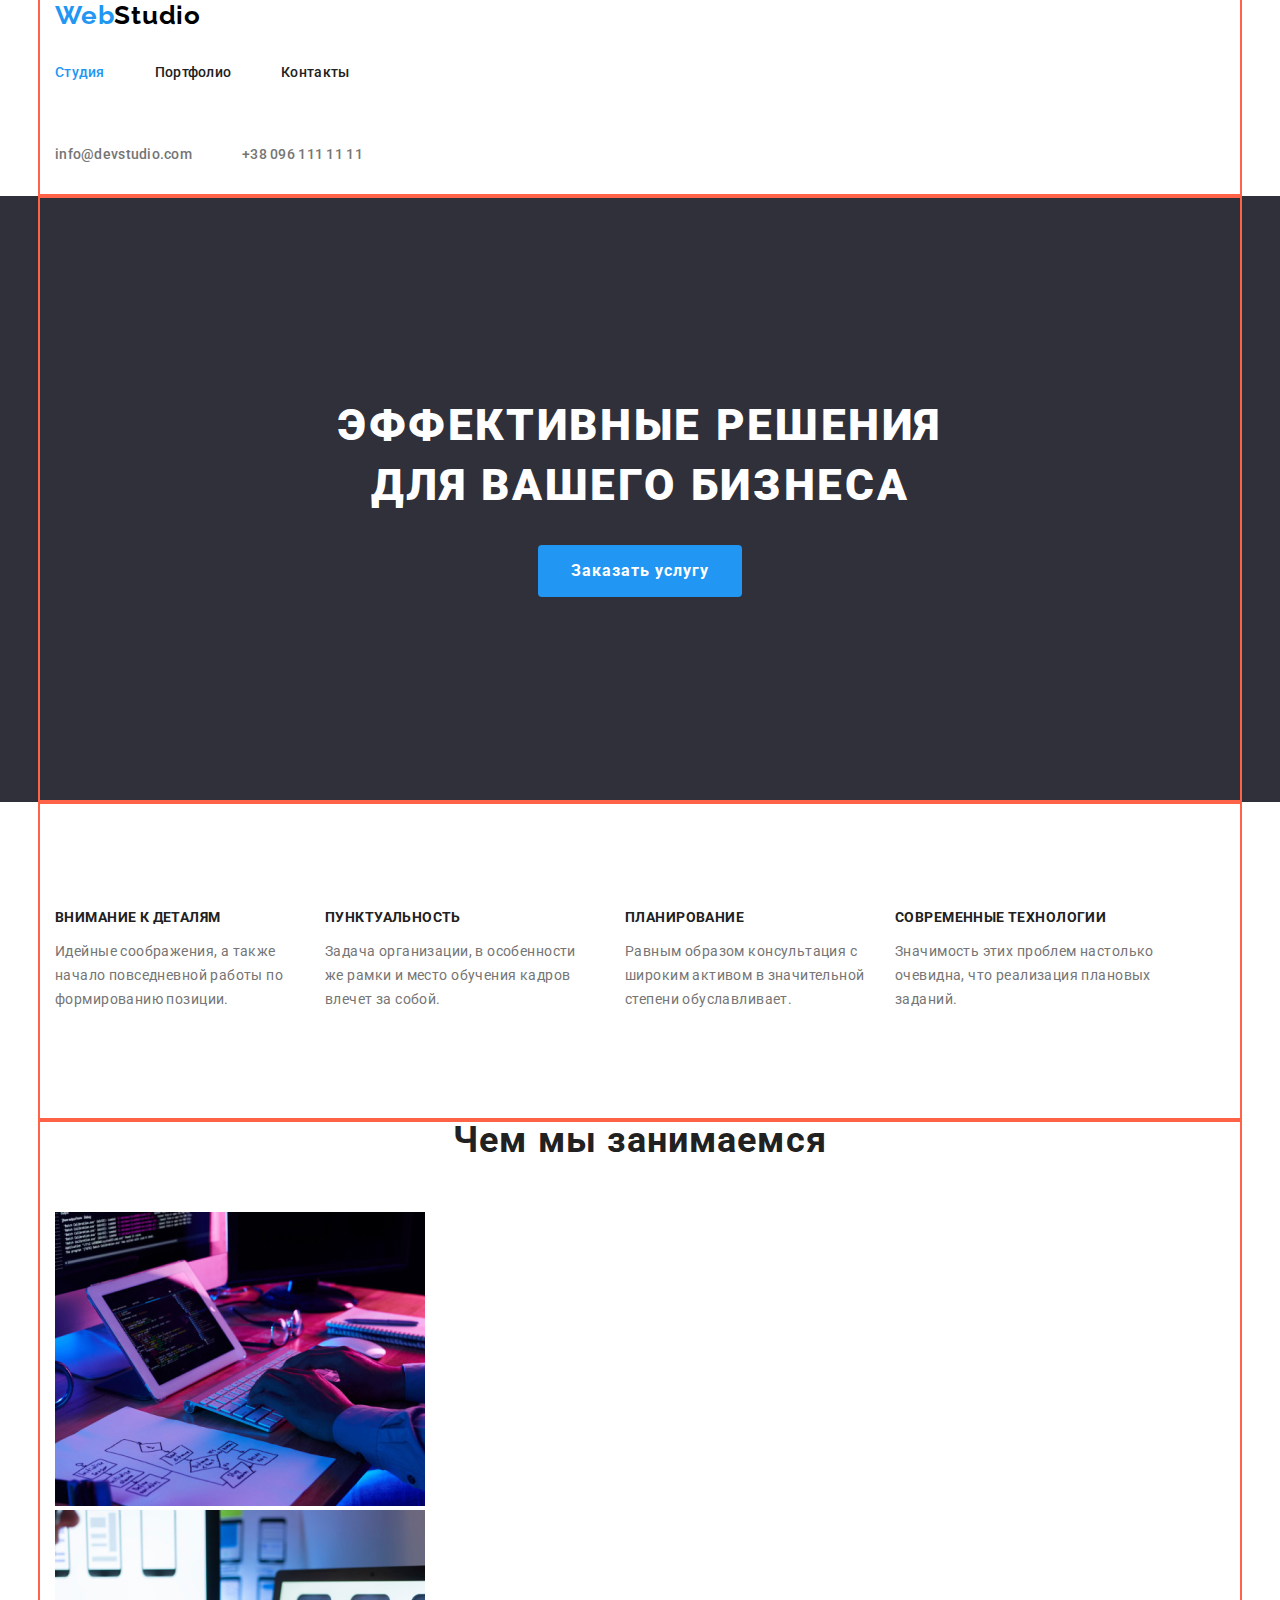
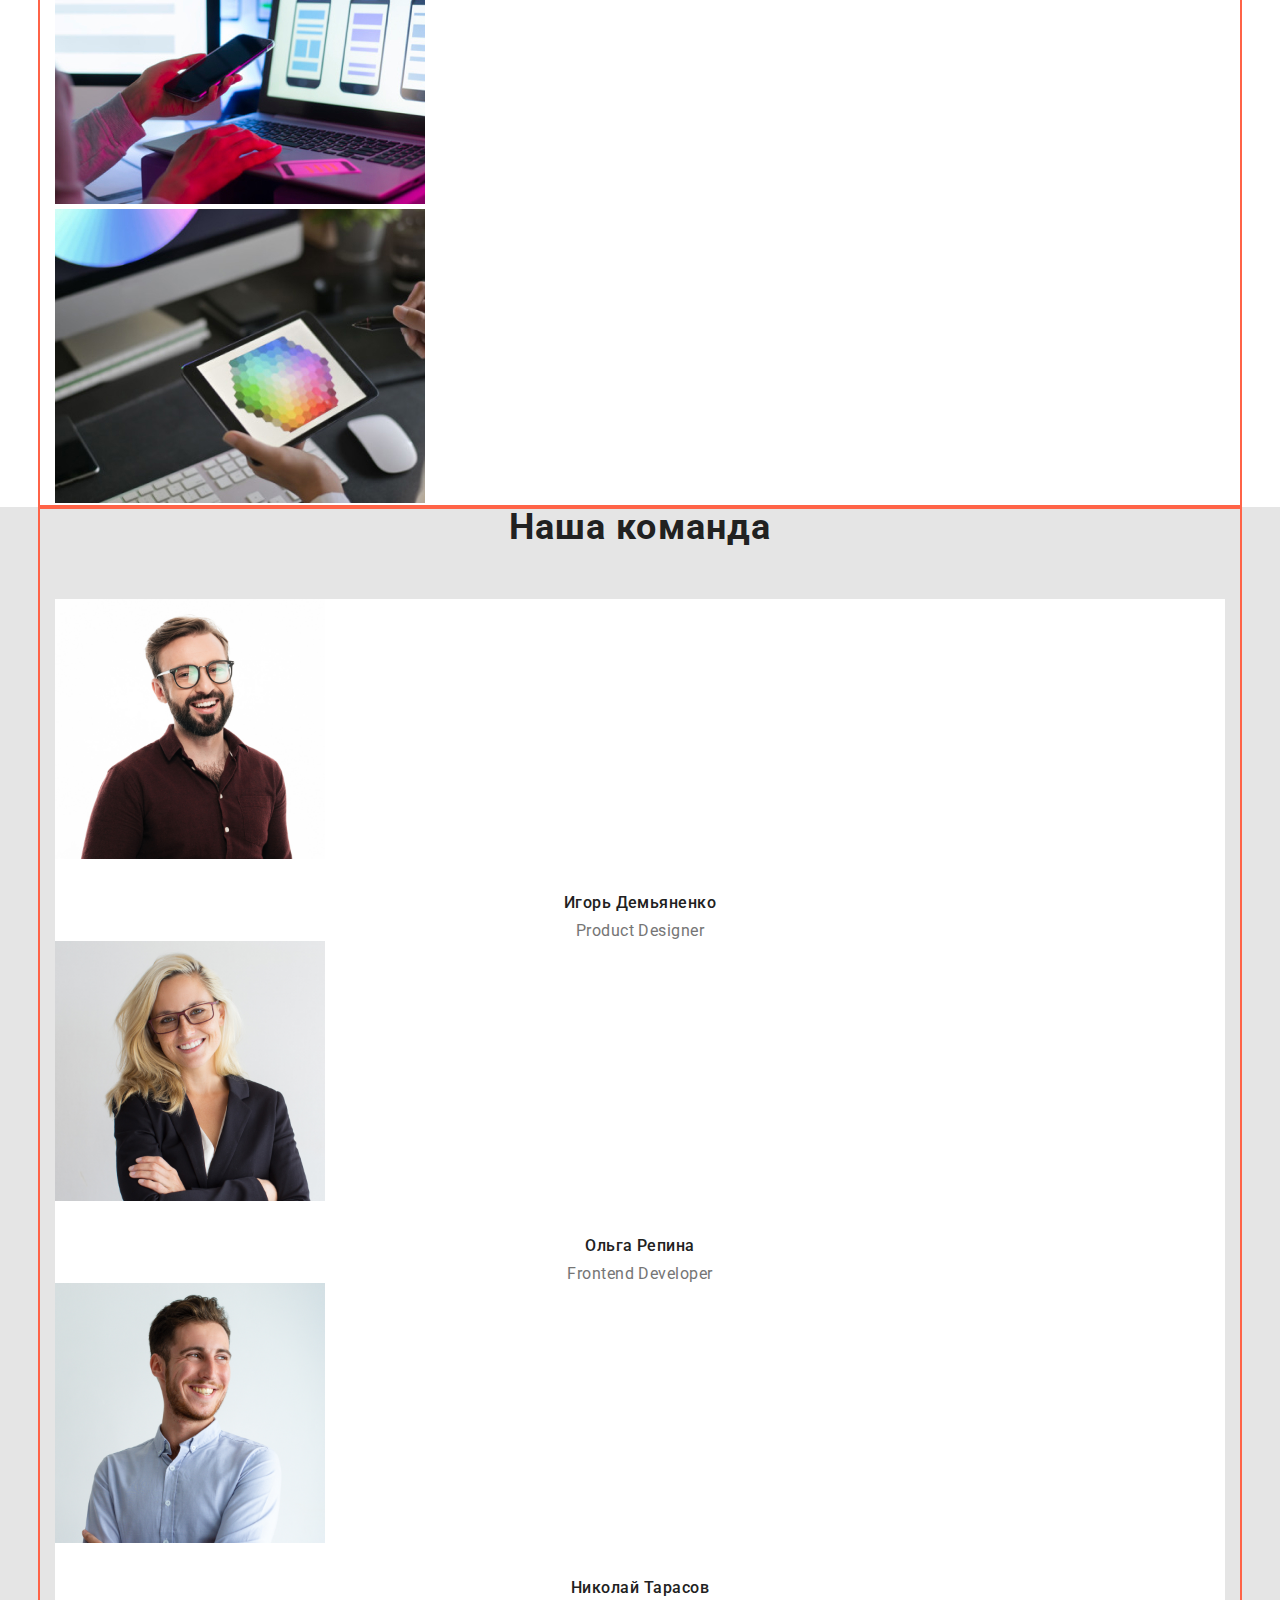
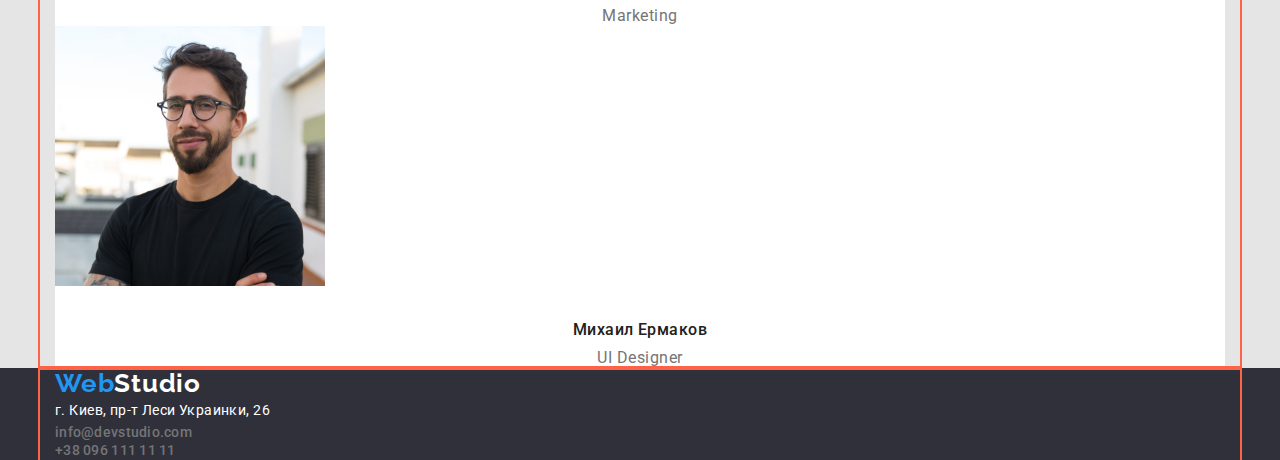
==== index.html @ 3079cbca "3" ====
<!DOCTYPE html>
<html lang="ru">
  <head>
    <meta charset="UTF-8" />
    <meta http-equiv="X-UA-Compatible" content="IE=edge" />
    <meta name="viewport" content="width=device-width, initial-scale=1.0" />
    <title>Document</title>

    <link rel="preconnect" href="https://fonts.googleapis.com" />
    <link rel="preconnect" href="https://fonts.gstatic.com" crossorigin />
    <link
      href="https://fonts.googleapis.com/css2?family=Raleway:wght@700&family=Roboto:wght@400;500;700;900&display=swap"
      rel="stylesheet"
    />
    <link
      rel="stylesheet"
      href="https://cdnjs.cloudflare.com/ajax/libs/modern-normalize/1.1.0/modern-normalize.min.css"
    />
    <link rel="stylesheet" href="./css/style.css" />
  </head>

  <body>
    <header class="page-header">
      <div class="container">
        <nav>
          <a class="logo link" href="/"> <span>Web</span>Studio </a>
          <ul class="site-nav list">
            <li class="item">
              <a class="site-nav-item link current" href="">Студия</a>
            </li>
            <li class="item">
              <a class="site-nav-item link" href="./portfolio.html"
                >Портфолио</a
              >
            </li>
            <li class="item">
              <a class="site-nav-item link" href="">Контакты</a>
            </li>
          </ul>
        </nav>
        <ul class="contacts list">
          <li class="item">
            <a class="contacts-item link" href="mailto:info@devstudio.com"
              >info@devstudio.com</a
            >
          </li>
          <li class="item">
            <a class="contacts-item link" href="tel:+380961111111"
              >+38 096 111 11 11</a
            >
          </li>
        </ul>
      </div>
    </header>

    <main>
      <section class="hero">
        <div class="container">
          <h1 class="hero-title">Эффективные решения для вашего бизнеса</h1>
          <button class="hero-btn" type="button">Заказать услугу</button>
        </div>
      </section>

      <section class="section-feature">
        <div class="container">
          <h2 class="section-title visually-hidden">Наши преимущества</h2>

          <ul class="feature-list list">
            <li class="features-item">
              <h3 class="title">Внимание к деталям</h3>
              <p class="feature-list-text">
                Идейные соображения, а также начало повседневной работы по
                формированию позиции.
              </p>
            </li>

            <li class="feature-item">
              <h3 class="title">Пунктуальность</h3>
              <p class="feature-list-text">
                Задача организации, в особенности же рамки и место обучения
                кадров влечет за собой.
              </p>
            </li>

            <li class="features-item">
              <h3 class="title">Планирование</h3>
              <p class="feature-list-text">
                Равным образом консультация с широким активом в значительной
                степени обуславливает.
              </p>
            </li>

            <li class="features-item">
              <h3 class="title">Современные технологии</h3>
              <p class="feature-list-text">
                Значимость этих проблем настолько очевидна, что реализация
                плановых заданий.
              </p>
            </li>
          </ul>
        </div>
      </section>

      <section class="section-works">
        <div class="container">
          <h2 class="section-title">Чем мы занимаемся</h2>
          <ul class="work-list list">
            <li class="work-list-item">
              <img
                src="images/img.jpg"
                alt="Создане сайтов"
                width="370"
                height="294"
              />
            </li>

            <li class="work-list-item">
              <img
                src="images/img1.jpg"
                alt="Написание мобильных приложений"
                width="370"
                height="294"
              />
            </li>

            <li class="work-list-item">
              <img
                src="images/img2.jpg"
                alt="Графический дизайн"
                width="370"
                height="294"
              />
            </li>
          </ul>
        </div>
      </section>

      <section class="section-team">
        <div class="container">
          <h2 class="section-title list">Наша команда</h2>
          <ul class="team list">
            <li class="team-people">
              <img
                src="images/imgigor.jpg"
                alt="Игорь Демьяненко"
                width="270"
                height="260"
              />
              <h3 class="title">Игорь Демьяненко</h3>
              <p class="team-work">Product Designer</p>
            </li>

            <li class="team-people">
              <img
                src="images/imgolga.jpg"
                alt="Ольга Репина"
                width="270"
                height="260"
              />
              <h3 class="title">Ольга Репина</h3>
              <p class="team-work">Frontend Developer</p>
            </li>

            <li class="team-people">
              <img
                src="images/imgnikolay.jpg"
                alt="Николай Тарасов"
                width="270"
                height="260"
              />
              <h3 class="title">Николай Тарасов</h3>
              <p class="team-work">Marketing</p>
            </li>

            <li class="team-people">
              <img
                src="images/imgmihail.jpg"
                alt="Михаил Ермаков"
                width="270"
                height="260"
              />
              <h3 class="title">Михаил Ермаков</h3>
              <p class="team-work">UI Designer</p>
            </li>
          </ul>
        </div>
      </section>
    </main>

    <footer class="footer">
      <div class="container">
        <a class="logo-footer link" href="/"> <span>Web</span>Studio </a>
        <ul class="footer-contacts list">
          <li class="footer-adress">г. Киев, пр-т Леси Украинки, 26</li>
          <li>
            <a class="contacts-item link" href="mailto:info@devstudio.com"
              >info@devstudio.com</a
            >
          </li>
          <li>
            <a class="contacts-item link" href="tel:+380961111111"
              >+38 096 111 11 11</a
            >
          </li>
        </ul>
      </div>
    </footer>
  </body>
</html>
---- css/style.css ----
html {
  box-sizing: border-box;
}
*,
*::before,
*::after {
  box-sizing: inherit;
}
:root {
  --primary-text-color: #757575;
  --title-text-color: #212121;
  --accent-color: #2196f3;
  --background-color: #ffffff;
  --primary-bg-color: #2196f3;
}
body {
  font-family: "Roboto", "sans-serif";
  background-color: var(--background-color);
  color: var(--primary-text-color);
}
.container {
  margin-right: auto;
  margin-left: auto;
  width: 1200px;
  padding-left: 15px;
  padding-right: 15px;
  outline: 2px solid tomato;
}

.list {
  list-style: none;
  padding: 0;
  margin: 0;
}
.link {
  text-decoration: none;
}
.visually-hidden {
  position: absolute;
  white-space: nowrap;
  width: 1px;
  height: 1px;
  overflow: hidden;
  border: 0;
  padding: 0;
  clip: rect(0 0 0 0);
  clip-path: inset(50%);
  margin: -1px;
}
/**/
.logo:hover,
.logo:focus {
  color: var(--accent-color);
}
.logo span:hover,
.logo span:focus {
  color: var(--accent-color);
}
.logo span {
  padding-top: 25px;
  padding-bottom: 25px;
  font-family: "Raleway";
  font-weight: 700;
  font-size: 26px;
  line-height: 1.19;
  color: var(--accent-color);
}
.logo {
  padding-top: 25px;
  padding-bottom: 25px;
  color: black;
  font-family: "Raleway";
  font-style: normal;
  font-weight: 700;
  font-size: 26px;
  line-height: 1.19;
  letter-spacing: 0.03em;
}

/* #F5F4FA  цвет фона*/

/* Navigation*/

.site-nav {
  display: flex;
  margin: 0;
  padding-left: 0;
}
.site-nav .item {
  padding-top: 32px;
  padding-bottom: 32px;
}
.site-nav .item + .item {
  margin-left: 50px;
}
.site-nav .link.current {
  color: var(--accent-color);
}
.site-nav-item {
  font-family: "Roboto";
  font-style: normal;
  font-weight: 500;
  font-size: 14px;
  line-height: 1.14;
  letter-spacing: 0.02em;
  color: var(--title-text-color);
}
.site-nav :hover,
.site-nav :focus {
  color: var(--accent-color);
}
.contacts {
  display: flex;
}
.contacts li:not(:last-child) {
  margin-right: 0;
}

.contacts list link {
  display: flex;
  font-family: "Roboto";
  font-style: normal;
  font-weight: 500;
  font-size: 14px;
  line-height: 1.14;
  letter-spacing: 0.02em;
  color: var(--primary-text-color);
}
.contacts .item {
  padding-top: 32px;
  padding-bottom: 32px;
}
.contacts .item + .item {
  margin-left: 50px;
}
.contacts-item {
  font-family: "Roboto";
  font-style: normal;
  font-weight: 500;
  font-size: 14px;
  line-height: 1.14;
  letter-spacing: 0.02em;
  color: var(--primary-text-color);
}

.contacts :hover,
.contacts :focus {
  color: var(--accent-color);
}
.section-title {
  display: block;
  margin-top: 0;
  margin-bottom: 50px;
  font-weight: 700;
  font-size: 36px;
  line-height: 1.16;
  text-align: center;
  letter-spacing: 0.03em;
  color: var(--title-text-color);
}
.hero {
  padding-top: 200px 0;

  text-align: center;
  background-color: #2f303a;
}
.hero-btn {
  margin-bottom: 205px;
  display: inline-block;
  border-radius: 4px;
  padding: 10px 32px;
  color: var(--background-color);
  background-color: var(--accent-color);
  font-family: inherit;
  font-style: normal;
  font-weight: 700;
  font-size: 16px;
  line-height: 1.88;
  letter-spacing: 0.06em;
  cursor: pointer;
  border: 1px solid transparent;
}
.hero-btn:hover,
.hero-btn:focus {
  background-color: #188ce8;
}
.hero-title {
  margin-top: 0;
  margin-bottom: 30px;
  margin-left: auto;
  margin-right: auto;
  padding-top: 200px;
  max-width: 695px;
  font-weight: 900;
  font-size: 44px;
  line-height: 1.36;
  letter-spacing: 0.06em;
  text-transform: uppercase;
  color: var(--background-color);
}
.feature-list {
  display: flex;
  padding-top: 94px;
  padding-bottom: 94px;
}
.feature-item:not(:last-child),
.work-list-item:not(:last-child) {
  margin-right: 30px;
}

.feature-list-text {
  font-size: 14px;
  line-height: 1.71;
  letter-spacing: 0.03em;
  max-width: 270px;
}

.feature-list .title {
  color: var(--title-text-color);
  font-weight: 700;
  font-size: 14px;
  line-height: 1.14;
  letter-spacing: 0.03em;
  text-transform: uppercase;
  margin-bottom: 10px;
}

.section-team {
  background-color: #e5e5e5;
}
.team .title {
  margin-bottom: 0;
  margin-top: 30px;
  color: var(--title-text-color);
  font-weight: 500;
  font-size: 16px;
  line-height: 1.19;
  text-align: center;
  letter-spacing: 0.03em;
}
.team-people {
  background-color: var(--background-color);
}
.team-work {
  font-size: 16px;
  line-height: 1.18;
  text-align: center;
  letter-spacing: 0.03em;
  margin-bottom: 0;
  margin-top: 10px;
}

.footer {
  background-color: #2f303a;
}
.logo-footer {
  color: var(--background-color);
  font-family: "Raleway";
  font-style: normal;
  font-weight: 700;
  font-size: 26px;
  line-height: 1.19;
  letter-spacing: 0.03em;
}
.logo-footer span {
  font-family: "Raleway";
  font-style: normal;
  font-weight: 700;
  font-size: 26px;
  line-height: 1.19;
  letter-spacing: 0.03em;
  color: var(--accent-color);
}
.logo-footer:hover,
.logo-footer:focus {
  color: var(--accent-color);
}
.logo-footer span:hover,
.logo-footer span:focus {
  color: var(--accent-color);
}
.footer-contacts list link {
  font-family: "Roboto";
  font-style: normal;
  font-weight: 400;
  font-size: 14px;
  line-height: 1.71;
  letter-spacing: 0.03em;
  color: rgba(255, 255, 255, 0.6);
}
.footer-adress {
  font-weight: 400;
  font-size: 14px;
  line-height: 1.71;
  letter-spacing: 0.03em;
  color: #ffffff;
}
.footer-contacts :hover,
.footer-contacts :focus {
  color: var(--accent-color);
}

/* Страница Портфолио*/
.filter {
  display: flex;
  text-align: center;
}
.filter-btn .list {
  cursor: pointer;
}
.filter-btn :hover,
.filter-btn :focus {
  background-color: var(--accent-color);
  color: var(--background-color);
}

.examples-title {
  font-family: "Roboto";
  font-style: normal;
  font-weight: 700;
  font-size: 18px;
  line-height: 2;
  letter-spacing: 0.06em;
  color: #212121;
}
.examples-discription {
  margin-bottom: 0;
  font-weight: 400;
  font-size: 16px;
  line-height: 1.88;
  letter-spacing: 0.03em;

  color: #757575;
}
.btn {
  display: inline-block;
  border-radius: 4px;
  padding: 6px 22px;
  min-width: 73px;
  border: 1px solid transparent;
  font-family: "Roboto";
  font-style: normal;
  font-weight: 500;
  font-size: 16px;
  line-height: 1.63;
  text-align: center;
  letter-spacing: 0.03em;
  color: var(--title-text-color);
  cursor: pointer;
}
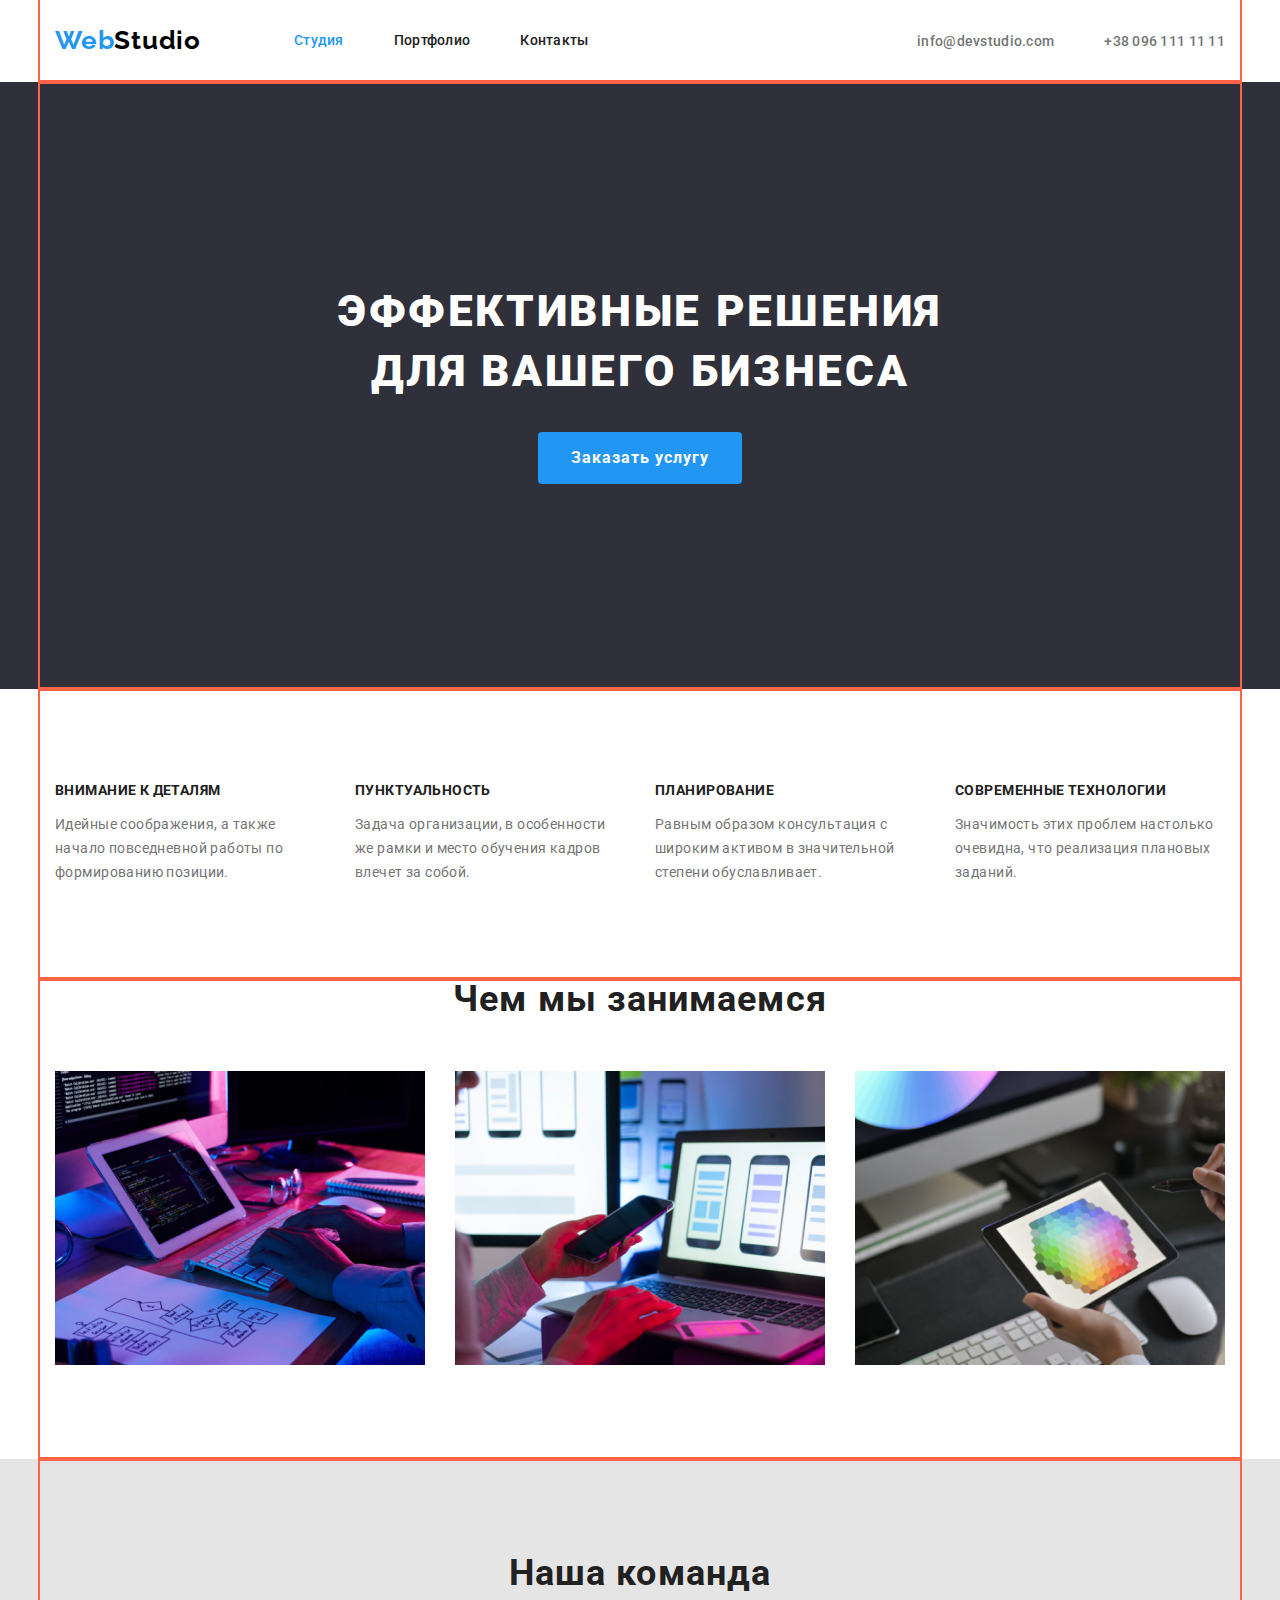
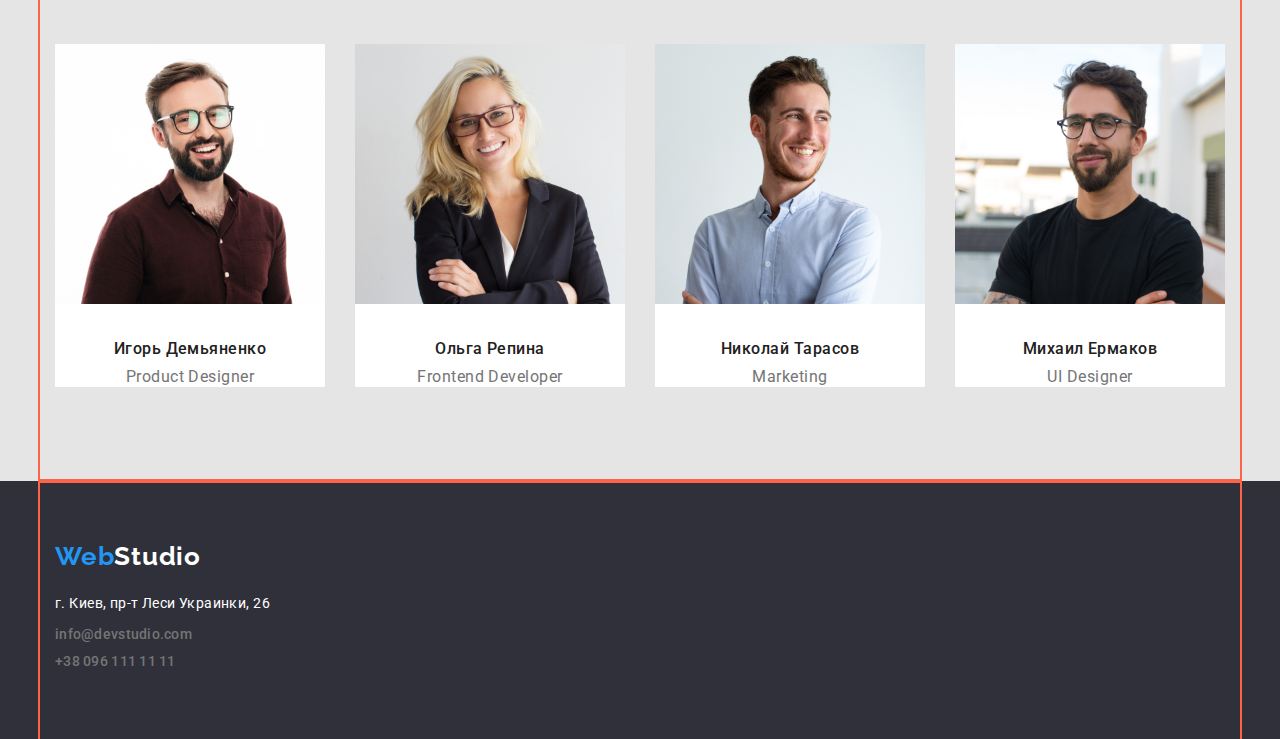
==== commit 44fe3745: "3" ====
--- a/index.html
+++ b/index.html
@@ -21,8 +21,8 @@
 
   <body>
     <header class="page-header">
-      <div class="container">
-        <nav>
+      <div class="container main-nav">
+        <nav class="nav">
           <a class="logo link" href="/"> <span>Web</span>Studio </a>
           <ul class="site-nav list">
             <li class="item">
@@ -74,7 +74,7 @@
               </p>
             </li>
 
-            <li class="feature-item">
+            <li class="features-item">
               <h3 class="title">Пунктуальность</h3>
               <p class="feature-list-text">
                 Задача организации, в особенности же рамки и место обучения
@@ -192,12 +192,12 @@
         <a class="logo-footer link" href="/"> <span>Web</span>Studio </a>
         <ul class="footer-contacts list">
           <li class="footer-adress">г. Киев, пр-т Леси Украинки, 26</li>
-          <li>
+          <li class="footer-info">
             <a class="contacts-item link" href="mailto:info@devstudio.com"
               >info@devstudio.com</a
             >
           </li>
-          <li>
+          <li class="footer-info">
             <a class="contacts-item link" href="tel:+380961111111"
               >+38 096 111 11 11</a
             >
--- a/css/style.css
+++ b/css/style.css
@@ -34,6 +34,11 @@
 }
 .link {
   text-decoration: none;
+}
+.img {
+  display: block;
+  max-width: 100%;
+  height: auto;
 }
 .visually-hidden {
   position: absolute;
@@ -48,6 +53,9 @@
   margin: -1px;
 }
 /**/
+.page-header {
+  border-bottom: 2px;
+}
 .logo:hover,
 .logo:focus {
   color: var(--accent-color);
@@ -57,16 +65,18 @@
   color: var(--accent-color);
 }
 .logo span {
-  padding-top: 25px;
-  padding-bottom: 25px;
   font-family: "Raleway";
   font-weight: 700;
   font-size: 26px;
   line-height: 1.19;
   color: var(--accent-color);
 }
+.nav {
+  display: flex;
+  align-items: center;
+}
 .logo {
-  padding-top: 25px;
+  padding-top: 24px;
   padding-bottom: 25px;
   color: black;
   font-family: "Raleway";
@@ -83,8 +93,13 @@
 
 .site-nav {
   display: flex;
-  margin: 0;
-  padding-left: 0;
+  margin-left: 93px;
+  padding-right: 0;
+}
+.main-nav {
+  display: flex;
+  align-items: center;
+  justify-content: ;
 }
 .site-nav .item {
   padding-top: 32px;
@@ -97,6 +112,7 @@
   color: var(--accent-color);
 }
 .site-nav-item {
+  display: block;
   font-family: "Roboto";
   font-style: normal;
   font-weight: 500;
@@ -111,13 +127,10 @@
 }
 .contacts {
   display: flex;
-}
-.contacts li:not(:last-child) {
-  margin-right: 0;
+  margin-left: auto;
 }
 
 .contacts list link {
-  display: flex;
   font-family: "Roboto";
   font-style: normal;
   font-weight: 500;
@@ -203,16 +216,15 @@
   padding-top: 94px;
   padding-bottom: 94px;
 }
-.feature-item:not(:last-child),
-.work-list-item:not(:last-child) {
-  margin-right: 30px;
-}
-
+.features-item + .features-item {
+  margin-left: 30px;
+}
 .feature-list-text {
   font-size: 14px;
   line-height: 1.71;
   letter-spacing: 0.03em;
   max-width: 270px;
+  margin-bottom: 0;
 }
 
 .feature-list .title {
@@ -223,14 +235,33 @@
   letter-spacing: 0.03em;
   text-transform: uppercase;
   margin-bottom: 10px;
-}
-
+  margin-top: 0;
+}
+.work-list {
+  display: flex;
+  padding-bottom: 94px;
+}
+.work-list-item {
+  width: 370px;
+  height: 294px;
+}
+.work-list-item + .work-list-item {
+  margin-left: 30px;
+}
 .section-team {
   background-color: #e5e5e5;
 }
+
+.team {
+  display: flex;
+  padding-bottom: 94px;
+}
+.team-people + .team-people {
+  margin-left: 30px;
+}
 .team .title {
+  margin-top: 30px;
   margin-bottom: 0;
-  margin-top: 30px;
   color: var(--title-text-color);
   font-weight: 500;
   font-size: 16px;
@@ -249,11 +280,16 @@
   margin-bottom: 0;
   margin-top: 10px;
 }
+.section-team .section-title {
+  padding-top: 94px;
+}
 
 .footer {
   background-color: #2f303a;
 }
 .logo-footer {
+  display: flex;
+  padding-top: 60px;
   color: var(--background-color);
   font-family: "Raleway";
   font-style: normal;
@@ -288,13 +324,23 @@
   letter-spacing: 0.03em;
   color: rgba(255, 255, 255, 0.6);
 }
+.footer-contacts {
+  display: block;
+  padding-bottom: 60px;
+}
 .footer-adress {
+  padding-top: 20px;
+  padding-bottom: 9px;
   font-weight: 400;
   font-size: 14px;
   line-height: 1.71;
   letter-spacing: 0.03em;
   color: #ffffff;
 }
+.footer-info {
+  padding-bottom: 9px;
+}
+
 .footer-contacts :hover,
 .footer-contacts :focus {
   color: var(--accent-color);
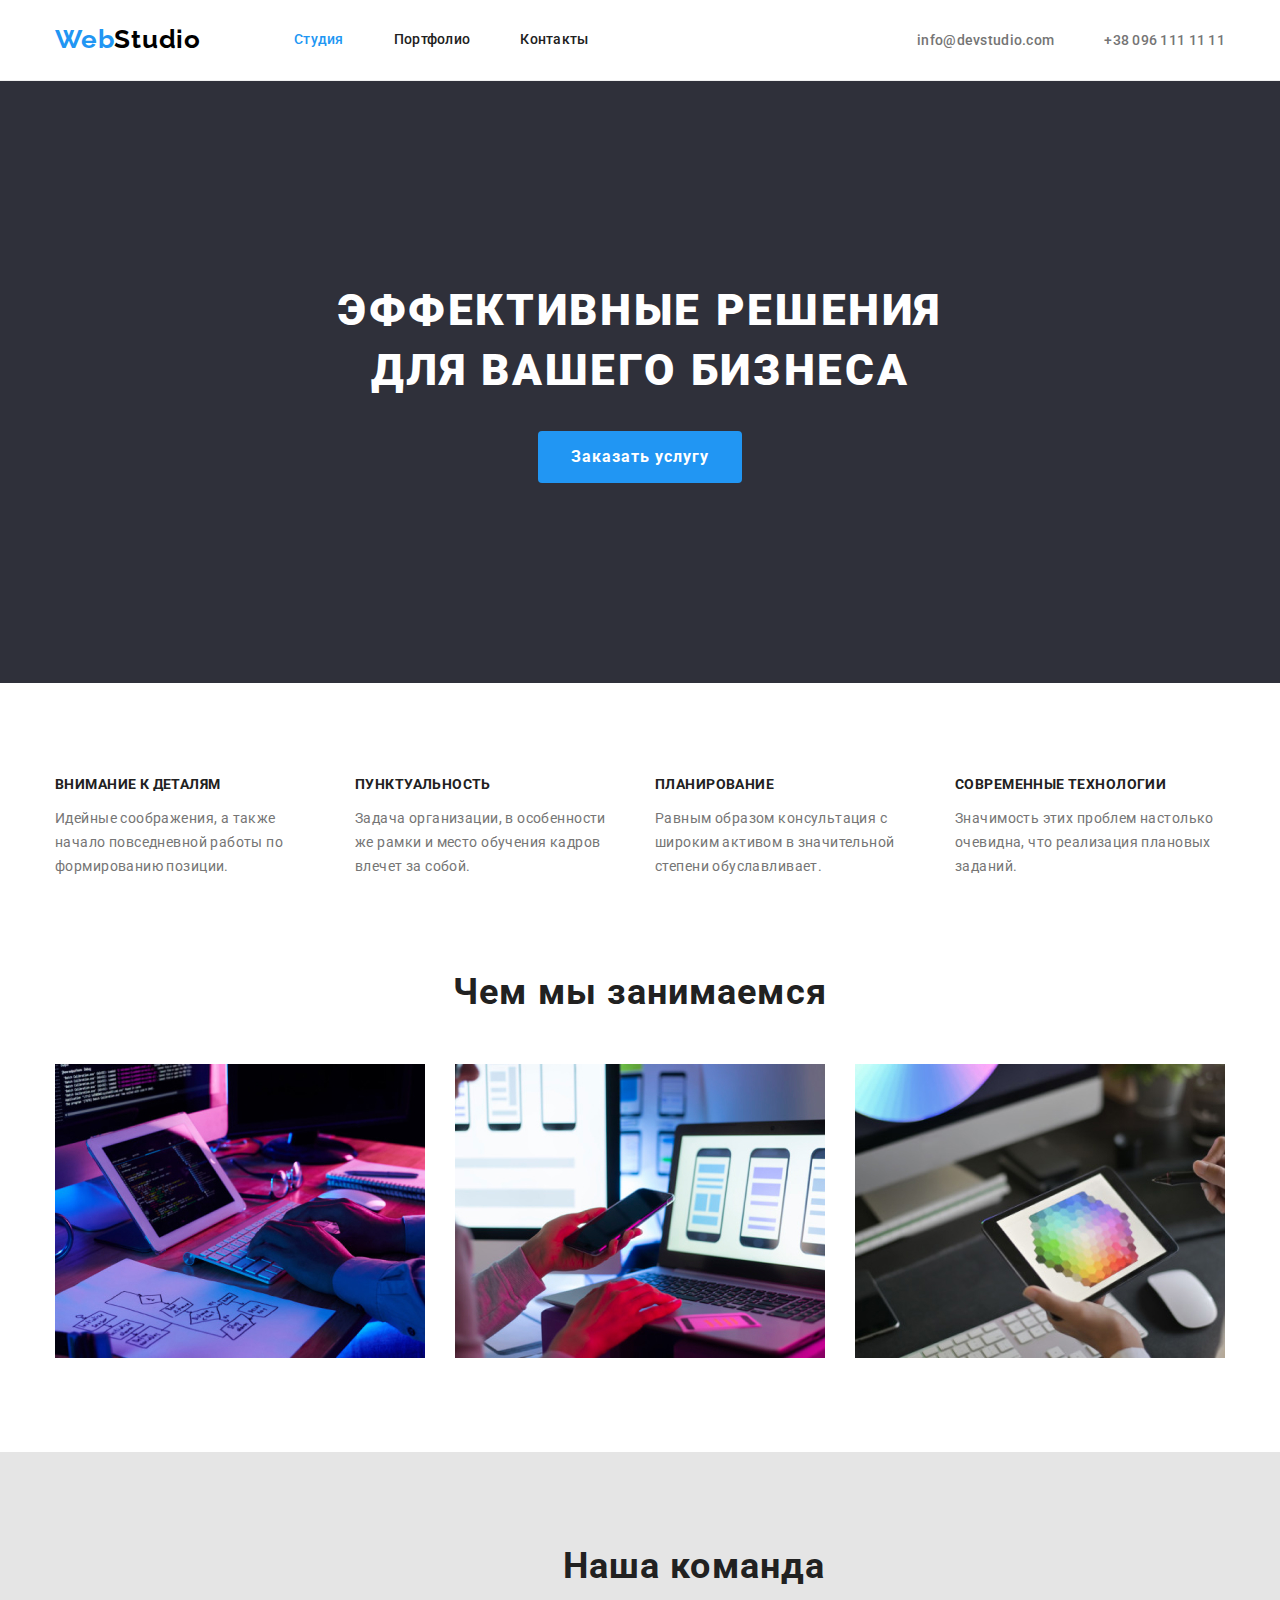
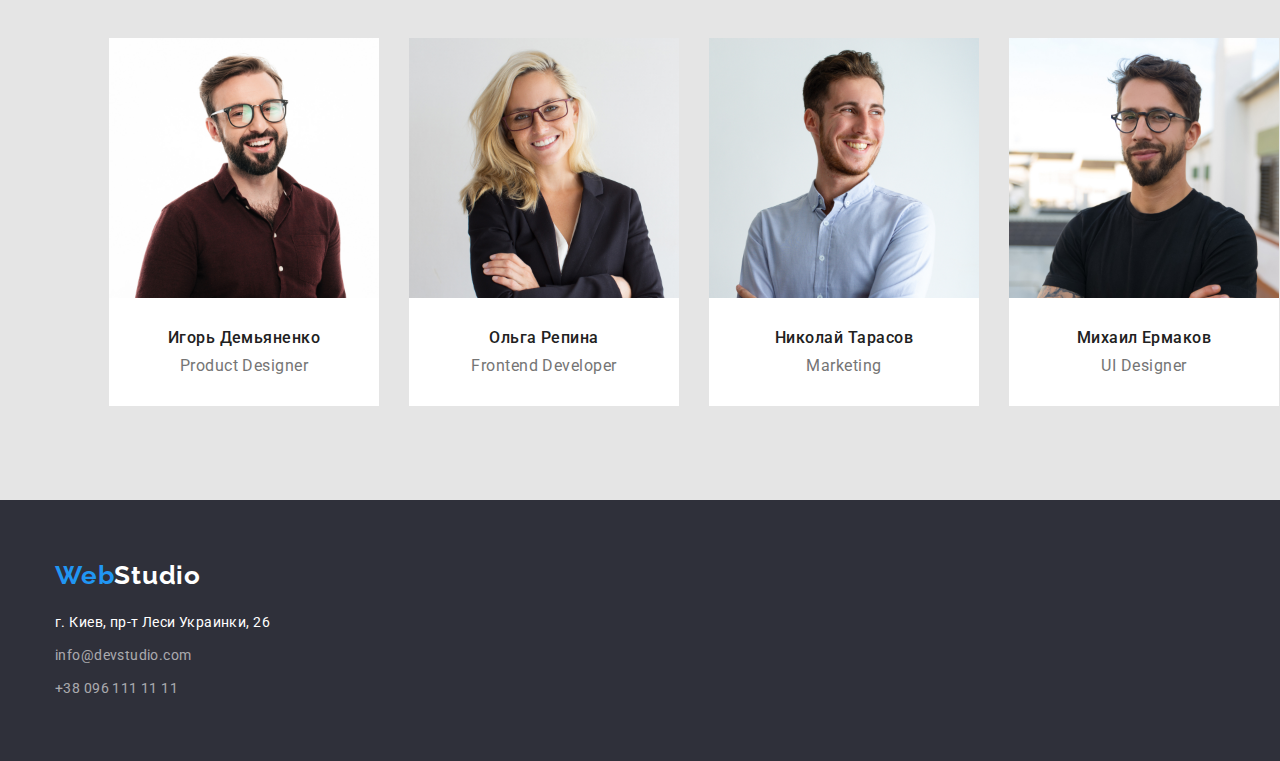
==== commit 620b87d9: "3" ====
--- a/index.html
+++ b/index.html
@@ -146,8 +146,10 @@
                 width="270"
                 height="260"
               />
-              <h3 class="title">Игорь Демьяненко</h3>
-              <p class="team-work">Product Designer</p>
+              <div class="team-text">
+                <h3 class="title">Игорь Демьяненко</h3>
+                <p class="team-work">Product Designer</p>
+              </div>
             </li>
 
             <li class="team-people">
@@ -157,8 +159,10 @@
                 width="270"
                 height="260"
               />
-              <h3 class="title">Ольга Репина</h3>
-              <p class="team-work">Frontend Developer</p>
+              <div class="team-text">
+                <h3 class="title">Ольга Репина</h3>
+                <p class="team-work">Frontend Developer</p>
+              </div>
             </li>
 
             <li class="team-people">
@@ -168,8 +172,10 @@
                 width="270"
                 height="260"
               />
-              <h3 class="title">Николай Тарасов</h3>
-              <p class="team-work">Marketing</p>
+              <div class="team-text">
+                <h3 class="title">Николай Тарасов</h3>
+                <p class="team-work">Marketing</p>
+              </div>
             </li>
 
             <li class="team-people">
@@ -179,8 +185,10 @@
                 width="270"
                 height="260"
               />
-              <h3 class="title">Михаил Ермаков</h3>
-              <p class="team-work">UI Designer</p>
+              <div class="team-text">
+                <h3 class="title">Михаил Ермаков</h3>
+                <p class="team-work">UI Designer</p>
+              </div>
             </li>
           </ul>
         </div>
@@ -190,15 +198,15 @@
     <footer class="footer">
       <div class="container">
         <a class="logo-footer link" href="/"> <span>Web</span>Studio </a>
-        <ul class="footer-contacts list">
+        <ul class="footer-contacts link list">
           <li class="footer-adress">г. Киев, пр-т Леси Украинки, 26</li>
           <li class="footer-info">
-            <a class="contacts-item link" href="mailto:info@devstudio.com"
+            <a class="contacts-item-text link" href="mailto:info@devstudio.com"
               >info@devstudio.com</a
             >
           </li>
           <li class="footer-info">
-            <a class="contacts-item link" href="tel:+380961111111"
+            <a class="contacts-item-text link" href="tel:+380961111111"
               >+38 096 111 11 11</a
             >
           </li>
--- a/css/style.css
+++ b/css/style.css
@@ -24,7 +24,6 @@
   width: 1200px;
   padding-left: 15px;
   padding-right: 15px;
-  outline: 2px solid tomato;
 }
 
 .list {
@@ -35,7 +34,7 @@
 .link {
   text-decoration: none;
 }
-.img {
+img {
   display: block;
   max-width: 100%;
   height: auto;
@@ -53,9 +52,6 @@
   margin: -1px;
 }
 /**/
-.page-header {
-  border-bottom: 2px;
-}
 .logo:hover,
 .logo:focus {
   color: var(--accent-color);
@@ -96,18 +92,14 @@
   margin-left: 93px;
   padding-right: 0;
 }
+.page-header {
+  border-bottom: 1px solid #eeee;
+}
 .main-nav {
   display: flex;
   align-items: center;
-  justify-content: ;
-}
-.site-nav .item {
-  padding-top: 32px;
-  padding-bottom: 32px;
-}
-.site-nav .item + .item {
-  margin-left: 50px;
-}
+}
+
 .site-nav .link.current {
   color: var(--accent-color);
 }
@@ -139,13 +131,14 @@
   letter-spacing: 0.02em;
   color: var(--primary-text-color);
 }
-.contacts .item {
+.site-nav-item {
   padding-top: 32px;
   padding-bottom: 32px;
 }
-.contacts .item + .item {
-  margin-left: 50px;
-}
+.site-nav .item:not(:last-child) {
+  margin-right: 50px;
+}
+
 .contacts-item {
   font-family: "Roboto";
   font-style: normal;
@@ -155,7 +148,9 @@
   letter-spacing: 0.02em;
   color: var(--primary-text-color);
 }
-
+.contacts .item + .item {
+  margin-left: 50px;
+}
 .contacts :hover,
 .contacts :focus {
   color: var(--accent-color);
@@ -172,13 +167,13 @@
   color: var(--title-text-color);
 }
 .hero {
-  padding-top: 200px 0;
-
+  padding-top: 200px;
+  padding-bottom: 200px;
   text-align: center;
   background-color: #2f303a;
 }
 .hero-btn {
-  margin-bottom: 205px;
+  margin-bottom: 0;
   display: inline-block;
   border-radius: 4px;
   padding: 10px 32px;
@@ -202,7 +197,7 @@
   margin-bottom: 30px;
   margin-left: auto;
   margin-right: auto;
-  padding-top: 200px;
+
   max-width: 695px;
   font-weight: 900;
   font-size: 44px;
@@ -211,10 +206,12 @@
   text-transform: uppercase;
   color: var(--background-color);
 }
-.feature-list {
-  display: flex;
+.section-feature {
   padding-top: 94px;
   padding-bottom: 94px;
+}
+.feature-list {
+  display: flex;
 }
 .features-item + .features-item {
   margin-left: 30px;
@@ -237,9 +234,11 @@
   margin-bottom: 10px;
   margin-top: 0;
 }
+.section-works {
+  padding-bottom: 94px;
+}
 .work-list {
   display: flex;
-  padding-bottom: 94px;
 }
 .work-list-item {
   width: 370px;
@@ -249,19 +248,19 @@
   margin-left: 30px;
 }
 .section-team {
+  padding: 94px;
   background-color: #e5e5e5;
 }
 
 .team {
   display: flex;
-  padding-bottom: 94px;
 }
 .team-people + .team-people {
   margin-left: 30px;
 }
 .team .title {
-  margin-top: 30px;
   margin-bottom: 0;
+  margin-top: 0;
   color: var(--title-text-color);
   font-weight: 500;
   font-size: 16px;
@@ -272,6 +271,9 @@
 .team-people {
   background-color: var(--background-color);
 }
+.team-text {
+  padding: 30px 0;
+}
 .team-work {
   font-size: 16px;
   line-height: 1.18;
@@ -280,16 +282,13 @@
   margin-bottom: 0;
   margin-top: 10px;
 }
-.section-team .section-title {
-  padding-top: 94px;
-}
-
 .footer {
+  padding: 60px 0;
   background-color: #2f303a;
 }
 .logo-footer {
   display: flex;
-  padding-top: 60px;
+
   color: var(--background-color);
   font-family: "Raleway";
   font-style: normal;
@@ -316,40 +315,46 @@
   color: var(--accent-color);
 }
 .footer-contacts list link {
-  font-family: "Roboto";
-  font-style: normal;
+  display: block;
+}
+
+.footer-adress {
+  margin-top: 20px;
+  margin-bottom: 9px;
   font-weight: 400;
   font-size: 14px;
   line-height: 1.71;
   letter-spacing: 0.03em;
+  color: #ffffff;
+}
+
+.contacts-item-text {
+  font-family: "Roboto";
+  font-style: normal;
+  font-weight: 400;
+  font-size: 14px;
+  line-height: 1.71;
+  letter-spacing: 0.03em;
   color: rgba(255, 255, 255, 0.6);
 }
-.footer-contacts {
-  display: block;
-  padding-bottom: 60px;
-}
-.footer-adress {
-  padding-top: 20px;
-  padding-bottom: 9px;
-  font-weight: 400;
-  font-size: 14px;
-  line-height: 1.71;
-  letter-spacing: 0.03em;
-  color: #ffffff;
-}
-.footer-info {
-  padding-bottom: 9px;
-}
-
+.footer-info:not(:last-child) {
+  margin-bottom: 9px;
+}
 .footer-contacts :hover,
 .footer-contacts :focus {
   color: var(--accent-color);
 }
 
 /* Страница Портфолио*/
+.section-portfolio {
+  padding-top: 96px;
+  padding-bottom: 92px;
+}
 .filter {
   display: flex;
-  text-align: center;
+  justify-content: center;
+  margin-bottom: 50px;
+  column-gap: 8px;
 }
 .filter-btn .list {
   cursor: pointer;
@@ -359,8 +364,14 @@
   background-color: var(--accent-color);
   color: var(--background-color);
 }
-
+.examples-next {
+  display: flex;
+  flex-wrap: wrap;
+  gap: 30px;
+}
 .examples-title {
+  margin-bottom: 4px;
+  margin-top: 0;
   font-family: "Roboto";
   font-style: normal;
   font-weight: 700;
@@ -369,14 +380,23 @@
   letter-spacing: 0.06em;
   color: #212121;
 }
+.examples-next .item {
+  width: 370px;
+  height: 404px;
+  border: 1px solid #ececec;
+}
 .examples-discription {
-  margin-bottom: 0;
+  margin: 0;
   font-weight: 400;
   font-size: 16px;
   line-height: 1.88;
   letter-spacing: 0.03em;
+  width: 322px;
 
   color: #757575;
+}
+.portfolio-text {
+  padding: 20px 24px;
 }
 .btn {
   display: inline-block;
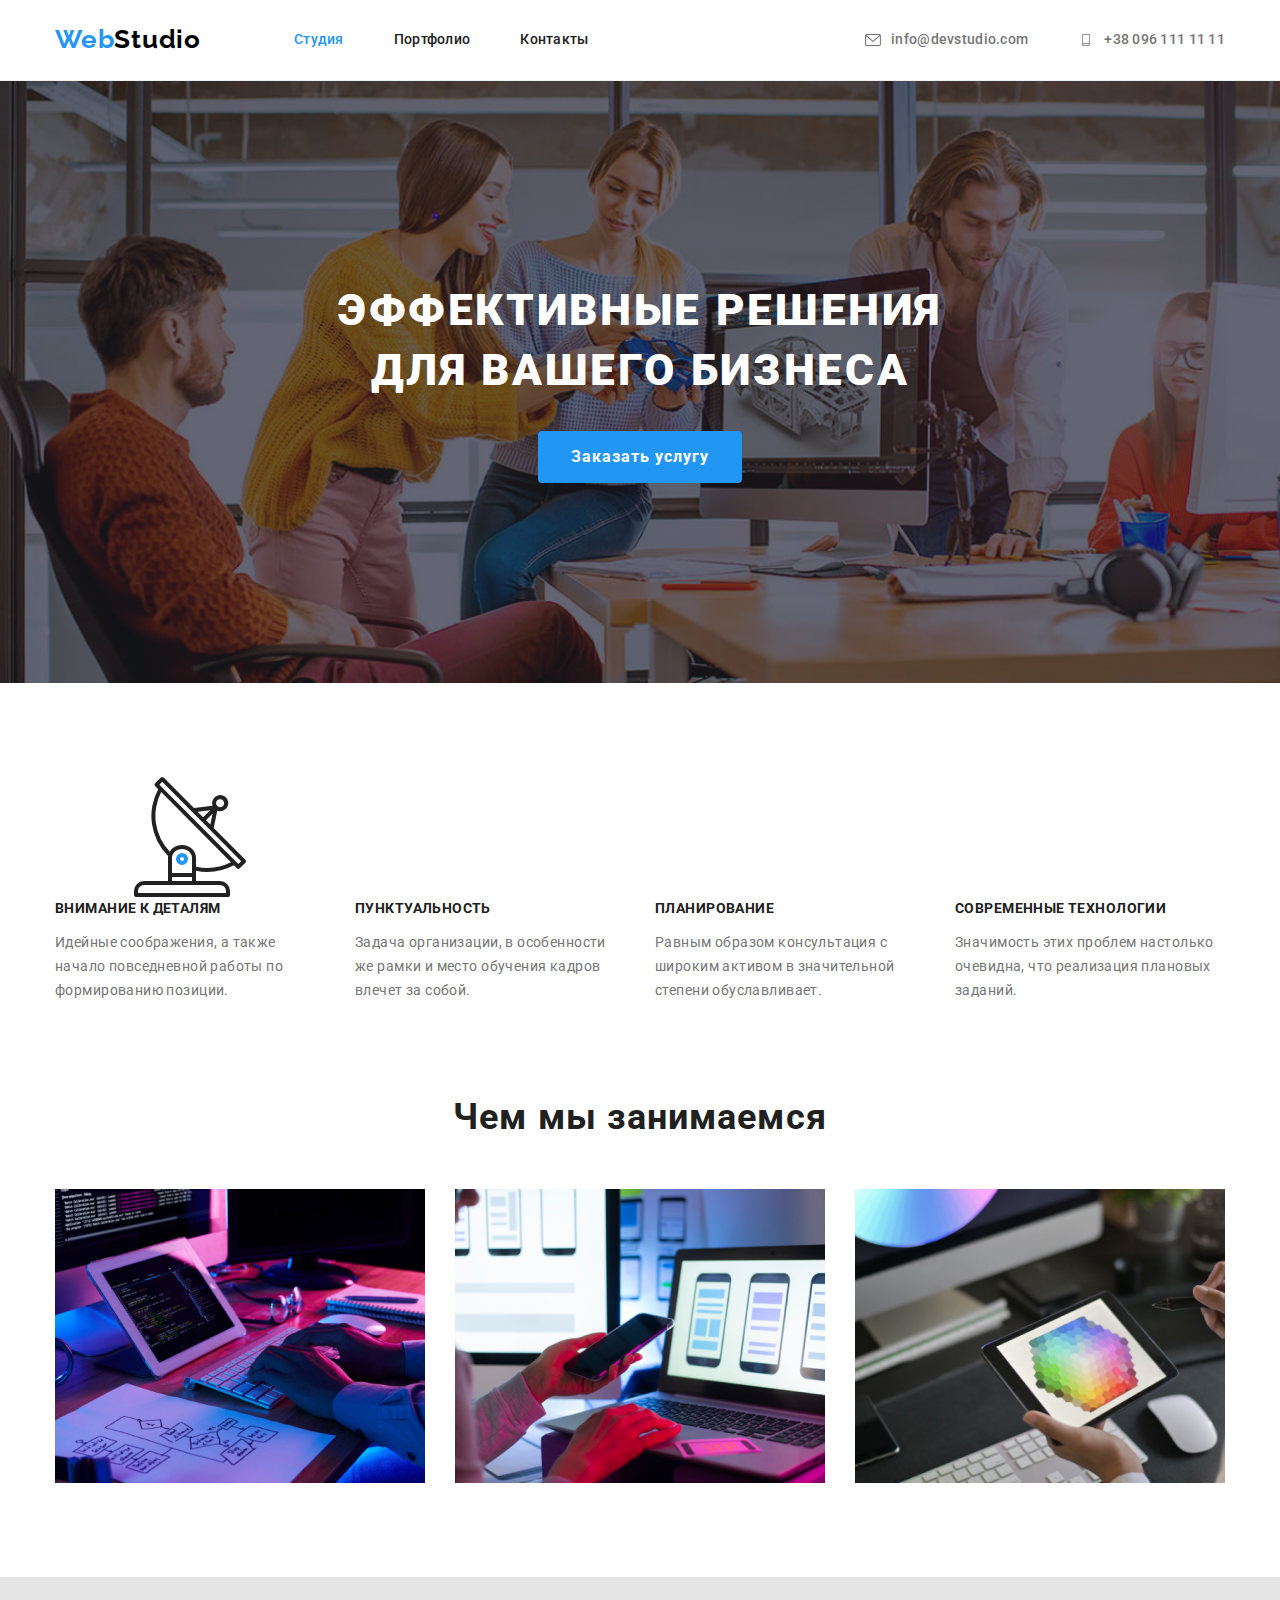
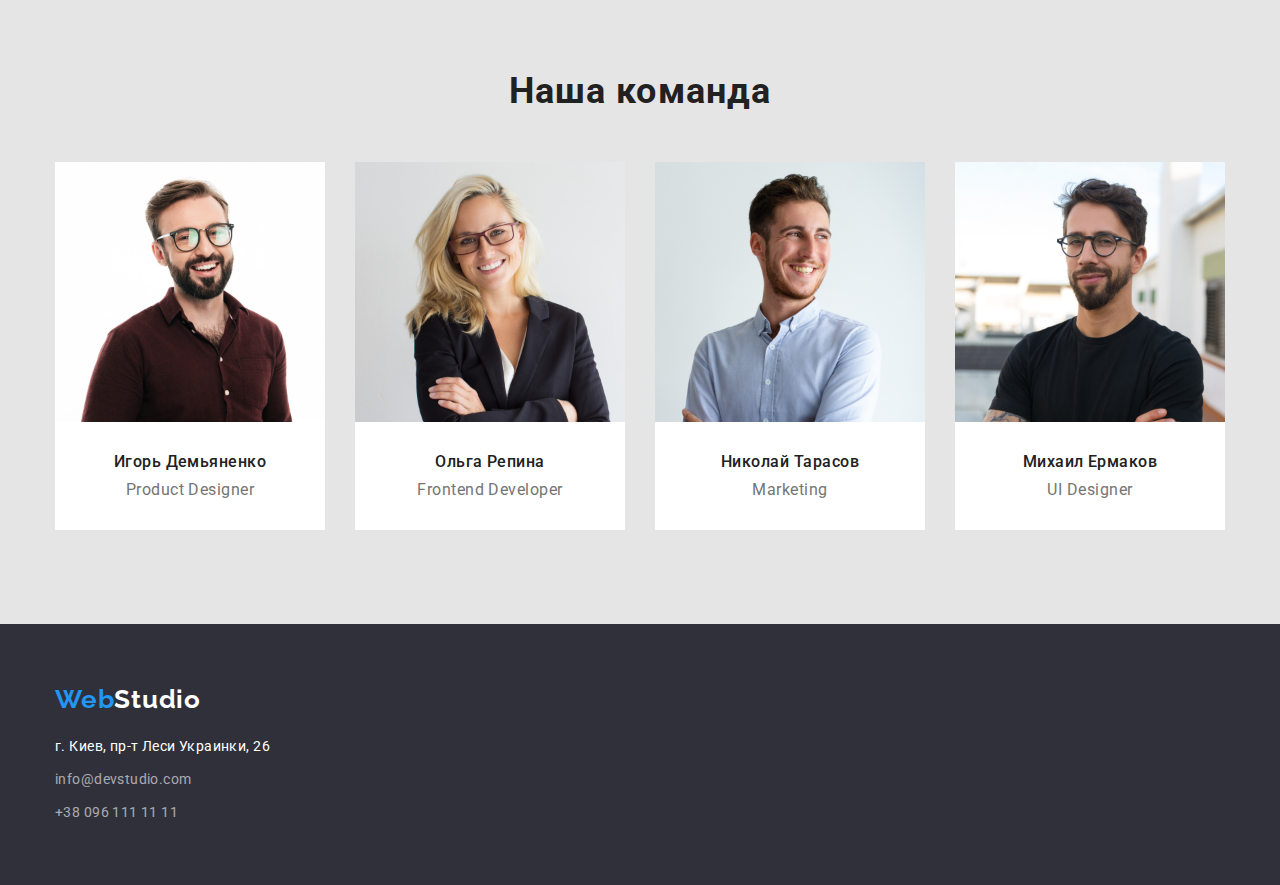
==== commit db3158a9: "21" ====
--- a/index.html
+++ b/index.html
@@ -40,13 +40,19 @@
         </nav>
         <ul class="contacts list">
           <li class="item">
-            <a class="contacts-item link" href="mailto:info@devstudio.com"
-              >info@devstudio.com</a
-            >
+            <a class="contacts-item link" href="mailto:info@devstudio.com">
+              <svg class="header-icons" width="16" height="12">
+                <use href="./images/icons.svg#icon-envelope"></use>
+              </svg>
+              info@devstudio.com
+            </a>
           </li>
           <li class="item">
-            <a class="contacts-item link" href="tel:+380961111111"
-              >+38 096 111 11 11</a
+            <a class="contacts-item link" href="tel:+380961111111">
+              <svg class="header-icons" width="16" height="12">
+                <use href="./images/icons.svg#icon-smartphone"></use>
+              </svg>
+              +38 096 111 11 11</a
             >
           </li>
         </ul>
@@ -64,7 +70,18 @@
       <section class="section-feature">
         <div class="container">
           <h2 class="section-title visually-hidden">Наши преимущества</h2>
-
+          <div class="feature-icons">
+            <ul class="feature-icons-list list">
+              <li>
+                <svg width="270" height="120">
+                  <use href="./images/icons.svg#icon-antenna-1"></use>
+                </svg>
+              </li>
+              <li></li>
+              <li></li>
+              <li></li>
+            </ul>
+          </div>
           <ul class="feature-list list">
             <li class="features-item">
               <h3 class="title">Внимание к деталям</h3>
--- a/css/style.css
+++ b/css/style.css
@@ -138,8 +138,14 @@
 .site-nav .item:not(:last-child) {
   margin-right: 50px;
 }
-
+.header-icons {
+  margin-right: 10px;
+  fill: #757575;
+}
 .contacts-item {
+  display: flex;
+  align-items: center;
+  justify-content: center;
   font-family: "Roboto";
   font-style: normal;
   font-weight: 500;
@@ -151,10 +157,14 @@
 .contacts .item + .item {
   margin-left: 50px;
 }
-.contacts :hover,
-.contacts :focus {
-  color: var(--accent-color);
-}
+.contacts-item :hover {
+  fill: var(--accent-color);
+}
+.contacts .item :hover,
+.contacts .item :focus {
+  color: var(--accent-color);
+}
+
 .section-title {
   display: block;
   margin-top: 0;
@@ -167,10 +177,19 @@
   color: var(--title-text-color);
 }
 .hero {
+  max-width: 1600px;
+  margin-left: auto;
+  margin-right: auto;
   padding-top: 200px;
   padding-bottom: 200px;
   text-align: center;
-  background-color: #2f303a;
+  background-image: linear-gradient(
+      rgba(47, 48, 58, 0.4),
+      rgba(47, 48, 58, 0.4)
+    ),
+    url(../images/hero.jpg);
+  background-repeat: no-repeat;
+  background-size: cover;
 }
 .hero-btn {
   margin-bottom: 0;
@@ -248,7 +267,7 @@
   margin-left: 30px;
 }
 .section-team {
-  padding: 94px;
+  padding: 94px 0;
   background-color: #e5e5e5;
 }
 
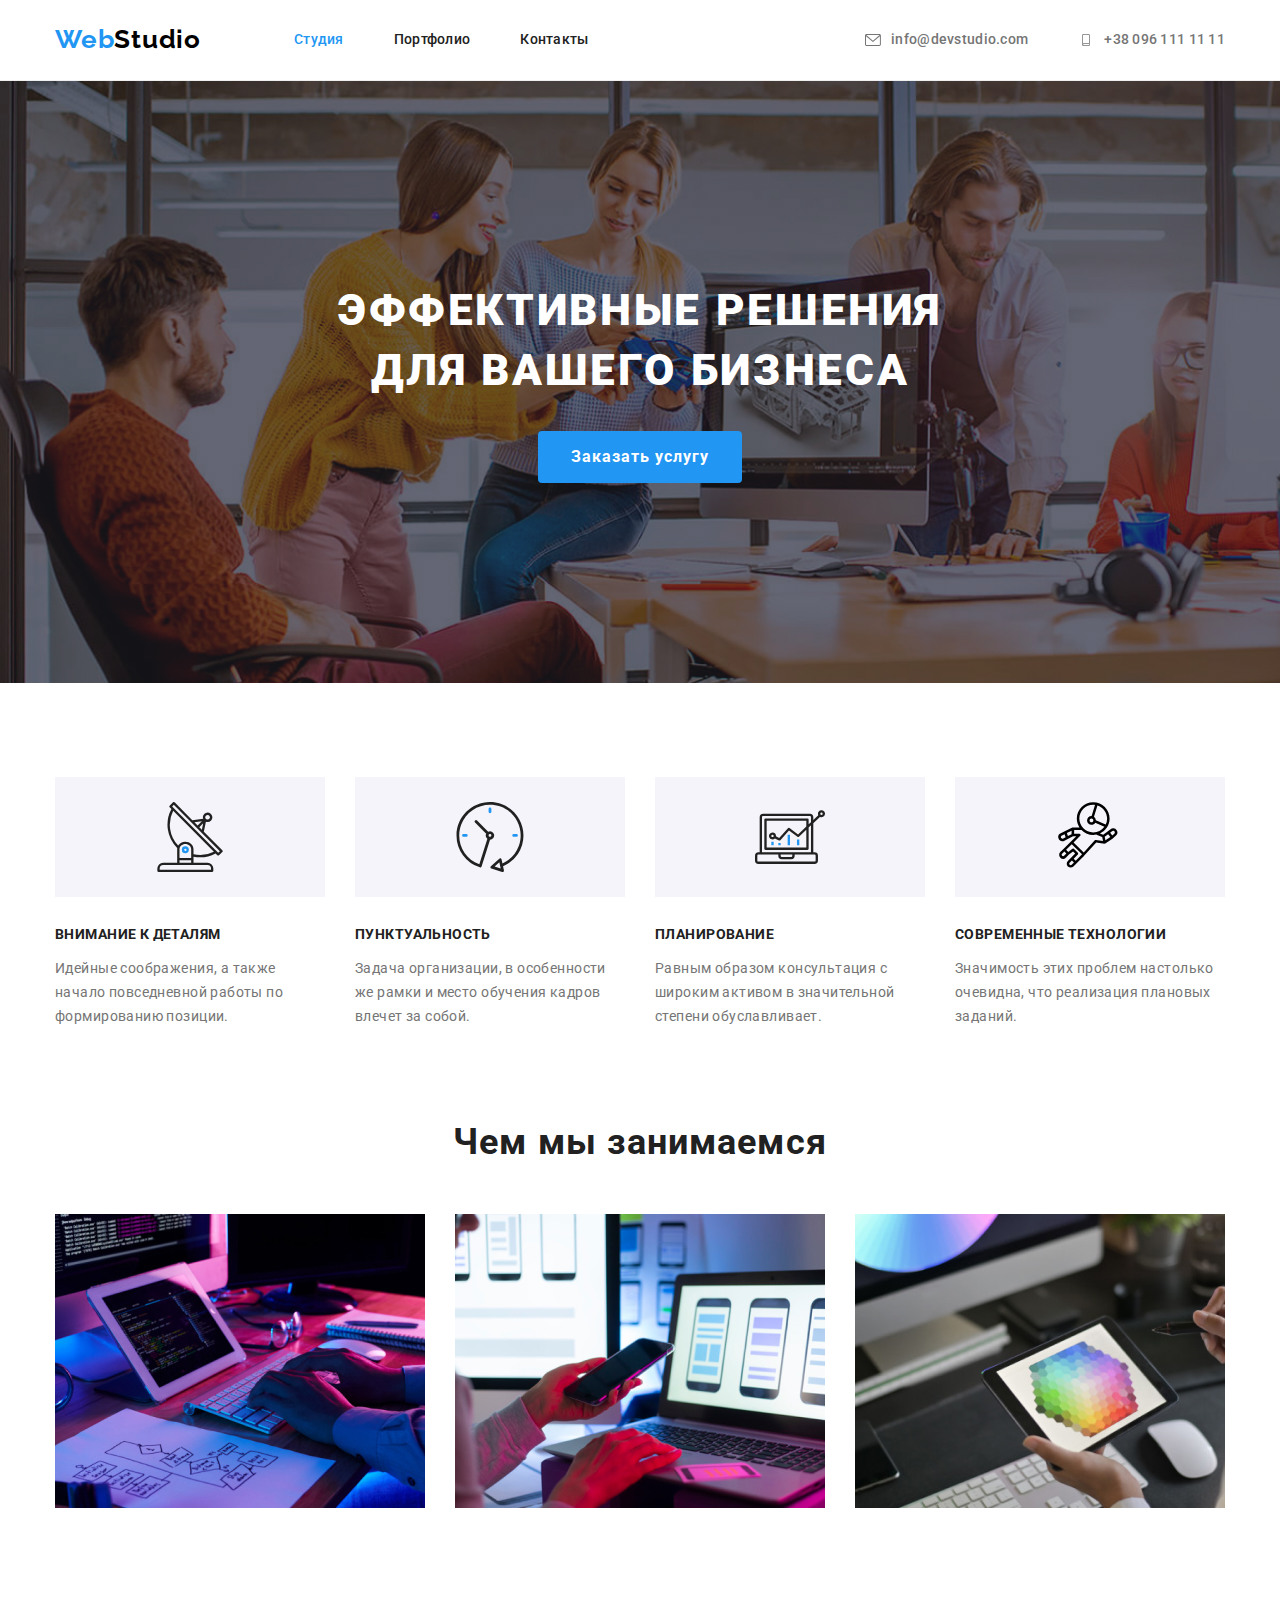
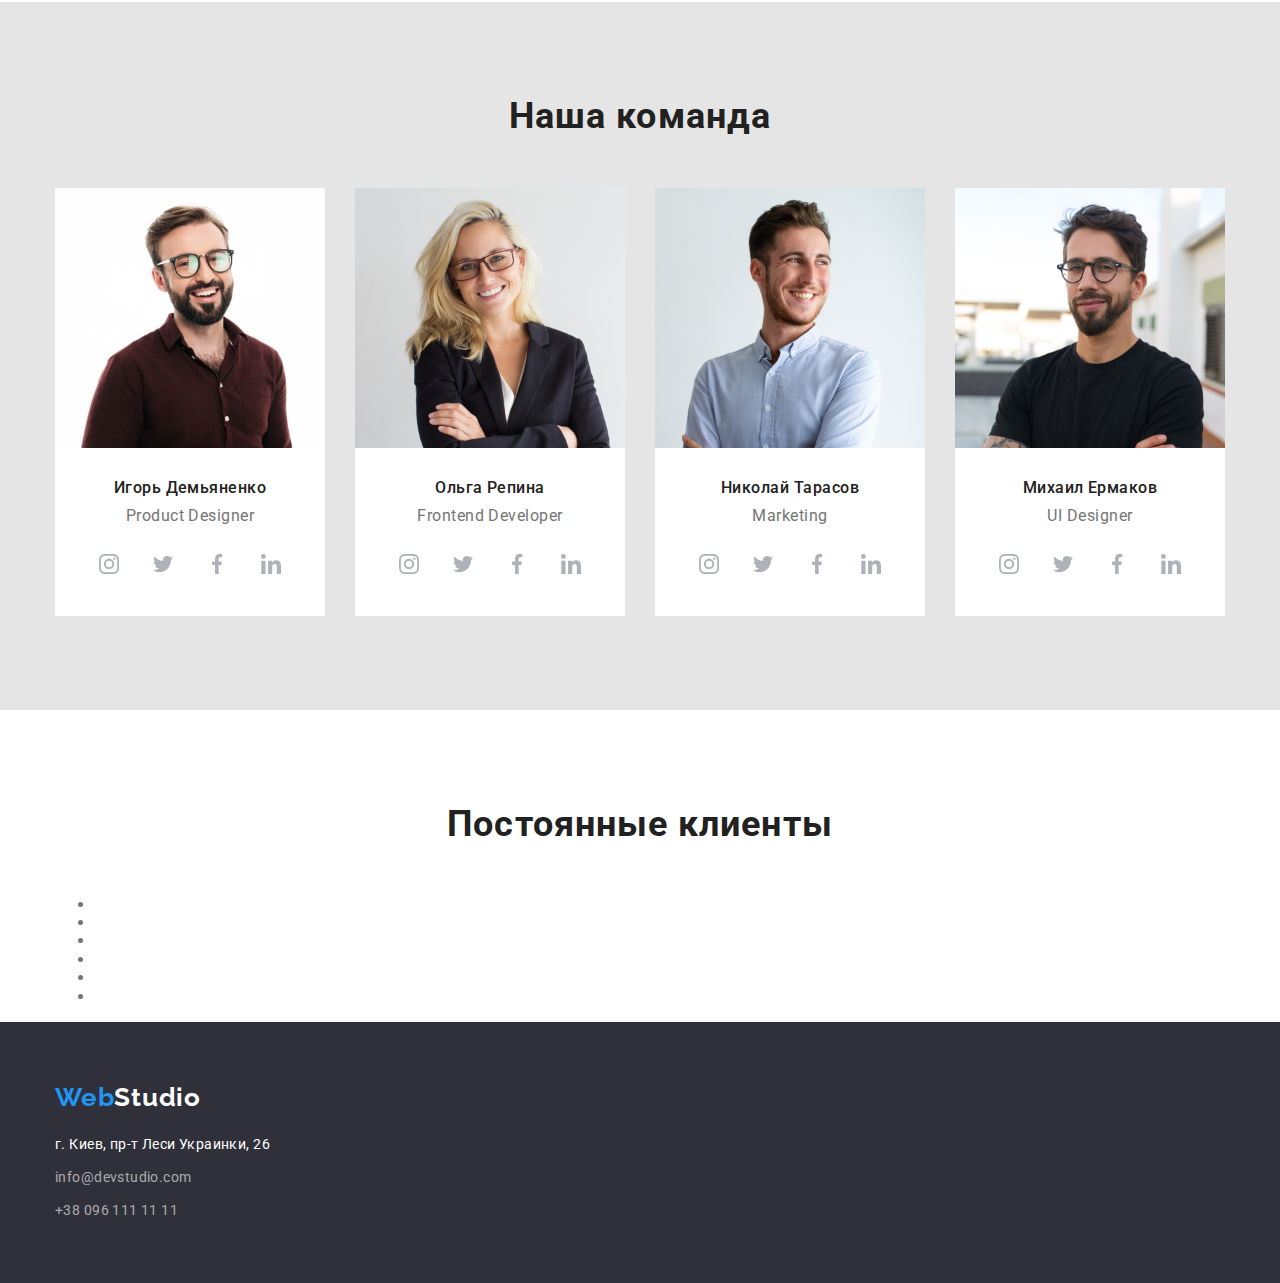
==== commit ac400978: "2" ====
--- a/index.html
+++ b/index.html
@@ -70,20 +70,14 @@
       <section class="section-feature">
         <div class="container">
           <h2 class="section-title visually-hidden">Наши преимущества</h2>
-          <div class="feature-icons">
-            <ul class="feature-icons-list list">
-              <li>
-                <svg width="270" height="120">
+
+          <ul class="feature-list list">
+            <li class="features-item">
+              <div class="features-box">
+                <svg class="feature-box-icon">
                   <use href="./images/icons.svg#icon-antenna-1"></use>
                 </svg>
-              </li>
-              <li></li>
-              <li></li>
-              <li></li>
-            </ul>
-          </div>
-          <ul class="feature-list list">
-            <li class="features-item">
+              </div>
               <h3 class="title">Внимание к деталям</h3>
               <p class="feature-list-text">
                 Идейные соображения, а также начало повседневной работы по
@@ -92,6 +86,11 @@
             </li>
 
             <li class="features-item">
+              <div class="features-box">
+                <svg class="feature-box-icon">
+                  <use href="./images/icons.svg#icon-clock-1"></use>
+                </svg>
+              </div>
               <h3 class="title">Пунктуальность</h3>
               <p class="feature-list-text">
                 Задача организации, в особенности же рамки и место обучения
@@ -100,6 +99,11 @@
             </li>
 
             <li class="features-item">
+              <div class="features-box">
+                <svg class="feature-box-icon">
+                  <use href="./images/icons.svg#icon-diagram-1"></use>
+                </svg>
+              </div>
               <h3 class="title">Планирование</h3>
               <p class="feature-list-text">
                 Равным образом консультация с широким активом в значительной
@@ -108,6 +112,11 @@
             </li>
 
             <li class="features-item">
+              <div class="features-box">
+                <svg class="feature-box-icon">
+                  <use href="./images/icons.svg#icon-Group"></use>
+                </svg>
+              </div>
               <h3 class="title">Современные технологии</h3>
               <p class="feature-list-text">
                 Значимость этих проблем настолько очевидна, что реализация
@@ -166,6 +175,36 @@
               <div class="team-text">
                 <h3 class="title">Игорь Демьяненко</h3>
                 <p class="team-work">Product Designer</p>
+                <ul class="team-soc list">
+                  <li class="team-soc-item">
+                    <a class="team-soc-link link" href="">
+                      <svg class="team-soc-icon" width="20" height="20">
+                        <use href="./images/icons.svg#icon-instagram-2"></use>
+                      </svg>
+                    </a>
+                  </li>
+                  <li class="team-soc-item">
+                    <a href="" class="team-soc-link link">
+                      <svg class="team-soc-icon" width="20" height="20">
+                        <use href="./images/icons.svg#icon-twitter-1"></use>
+                      </svg>
+                    </a>
+                  </li>
+                  <li class="team-soc-item">
+                    <a href="" class="team-soc-link link">
+                      <svg class="team-soc-icon" width="20" height="20">
+                        <use href="./images/icons.svg#icon-facebook-1"></use>
+                      </svg>
+                    </a>
+                  </li>
+                  <li class="team-soc-item">
+                    <a href="" class="team-soc-link link">
+                      <svg class="team-soc-icon" width="20" height="20">
+                        <use href="./images/icons.svg#icon-linkedin-1"></use>
+                      </svg>
+                    </a>
+                  </li>
+                </ul>
               </div>
             </li>
 
@@ -179,6 +218,36 @@
               <div class="team-text">
                 <h3 class="title">Ольга Репина</h3>
                 <p class="team-work">Frontend Developer</p>
+                <ul class="team-soc list">
+                  <li class="team-soc-item">
+                    <a class="team-soc-link link" href="">
+                      <svg class="team-soc-icon" width="20" height="20">
+                        <use href="./images/icons.svg#icon-instagram-2"></use>
+                      </svg>
+                    </a>
+                  </li>
+                  <li class="team-soc-item">
+                    <a href="" class="team-soc-link link">
+                      <svg class="team-soc-icon" width="20" height="20">
+                        <use href="./images/icons.svg#icon-twitter-1"></use>
+                      </svg>
+                    </a>
+                  </li>
+                  <li class="team-soc-item">
+                    <a href="" class="team-soc-link link">
+                      <svg class="team-soc-icon" width="20" height="20">
+                        <use href="./images/icons.svg#icon-facebook-1"></use>
+                      </svg>
+                    </a>
+                  </li>
+                  <li class="team-soc-item">
+                    <a href="" class="team-soc-link link">
+                      <svg class="team-soc-icon" width="20" height="20">
+                        <use href="./images/icons.svg#icon-linkedin-1"></use>
+                      </svg>
+                    </a>
+                  </li>
+                </ul>
               </div>
             </li>
 
@@ -192,6 +261,36 @@
               <div class="team-text">
                 <h3 class="title">Николай Тарасов</h3>
                 <p class="team-work">Marketing</p>
+                <ul class="team-soc list">
+                  <li class="team-soc-item">
+                    <a class="team-soc-link link" href="">
+                      <svg class="team-soc-icon" width="20" height="20">
+                        <use href="./images/icons.svg#icon-instagram-2"></use>
+                      </svg>
+                    </a>
+                  </li>
+                  <li class="team-soc-item">
+                    <a href="" class="team-soc-link link">
+                      <svg class="team-soc-icon" width="20" height="20">
+                        <use href="./images/icons.svg#icon-twitter-1"></use>
+                      </svg>
+                    </a>
+                  </li>
+                  <li class="team-soc-item">
+                    <a href="" class="team-soc-link link">
+                      <svg class="team-soc-icon" width="20" height="20">
+                        <use href="./images/icons.svg#icon-facebook-1"></use>
+                      </svg>
+                    </a>
+                  </li>
+                  <li class="team-soc-item">
+                    <a href="" class="team-soc-link link">
+                      <svg class="team-soc-icon" width="20" height="20">
+                        <use href="./images/icons.svg#icon-linkedin-1"></use>
+                      </svg>
+                    </a>
+                  </li>
+                </ul>
               </div>
             </li>
 
@@ -205,6 +304,36 @@
               <div class="team-text">
                 <h3 class="title">Михаил Ермаков</h3>
                 <p class="team-work">UI Designer</p>
+                <ul class="team-soc list">
+                  <li class="team-soc-item">
+                    <a class="team-soc-link link" href="">
+                      <svg class="team-soc-icon" width="20" height="20">
+                        <use href="./images/icons.svg#icon-instagram-2"></use>
+                      </svg>
+                    </a>
+                  </li>
+                  <li class="team-soc-item">
+                    <a href="" class="team-soc-link link">
+                      <svg class="team-soc-icon" width="20" height="20">
+                        <use href="./images/icons.svg#icon-twitter-1"></use>
+                      </svg>
+                    </a>
+                  </li>
+                  <li class="team-soc-item">
+                    <a href="" class="team-soc-link link">
+                      <svg class="team-soc-icon" width="20" height="20">
+                        <use href="./images/icons.svg#icon-facebook-1"></use>
+                      </svg>
+                    </a>
+                  </li>
+                  <li class="team-soc-item">
+                    <a href="" class="team-soc-link link">
+                      <svg class="team-soc-icon" width="20" height="20">
+                        <use href="./images/icons.svg#icon-linkedin-1"></use>
+                      </svg>
+                    </a>
+                  </li>
+                </ul>
               </div>
             </li>
           </ul>
@@ -212,6 +341,19 @@
       </section>
     </main>
 
+    <section class="section-clients">
+      <div class="container">
+        <h2 class="section-title">Постоянные клиенты</h2>
+        <ul class="clients-list">
+          <li></li>
+          <li></li>
+          <li></li>
+          <li></li>
+          <li></li>
+          <li></li>
+        </ul>
+      </div>
+    </section>
     <footer class="footer">
       <div class="container">
         <a class="logo-footer link" href="/"> <span>Web</span>Studio </a>
--- a/css/style.css
+++ b/css/style.css
@@ -253,6 +253,20 @@
   margin-bottom: 10px;
   margin-top: 0;
 }
+.features-box {
+  display: flex;
+  flex-direction: column;
+  align-items: center;
+  justify-content: center;
+  background-color: #f5f4fa;
+  width: 270px;
+  height: 120px;
+  margin-bottom: 30px;
+}
+.feature-box-icon {
+  width: 70px;
+  height: 70px;
+}
 .section-works {
   padding-bottom: 94px;
 }
@@ -298,8 +312,40 @@
   line-height: 1.18;
   text-align: center;
   letter-spacing: 0.03em;
-  margin-bottom: 0;
+  margin-bottom: 16px;
   margin-top: 10px;
+}
+.team-soc-item {
+}
+.team-soc {
+  display: flex;
+  justify-content: center;
+  gap: 10px;
+  list-style: none;
+}
+.team-soc-link {
+  display: flex;
+  align-items: center;
+  justify-content: center;
+  border-radius: 50%;
+  width: 44px;
+  height: 44px;
+  background-color: #ffffff;
+}
+.team-soc-icon {
+  fill: #afb1b8;
+}
+.team-soc-link:hover,
+.team-soc-link:focus {
+  background-color: #2196f3;
+}
+.team-soc-link:hover .team-soc-icon,
+.team-soc-link:focus .team-soc-icon {
+  fill: #ffffff;
+}
+.section-clients {
+  padding-top: 94px;
+  padding-top: 94px;
 }
 .footer {
   padding: 60px 0;
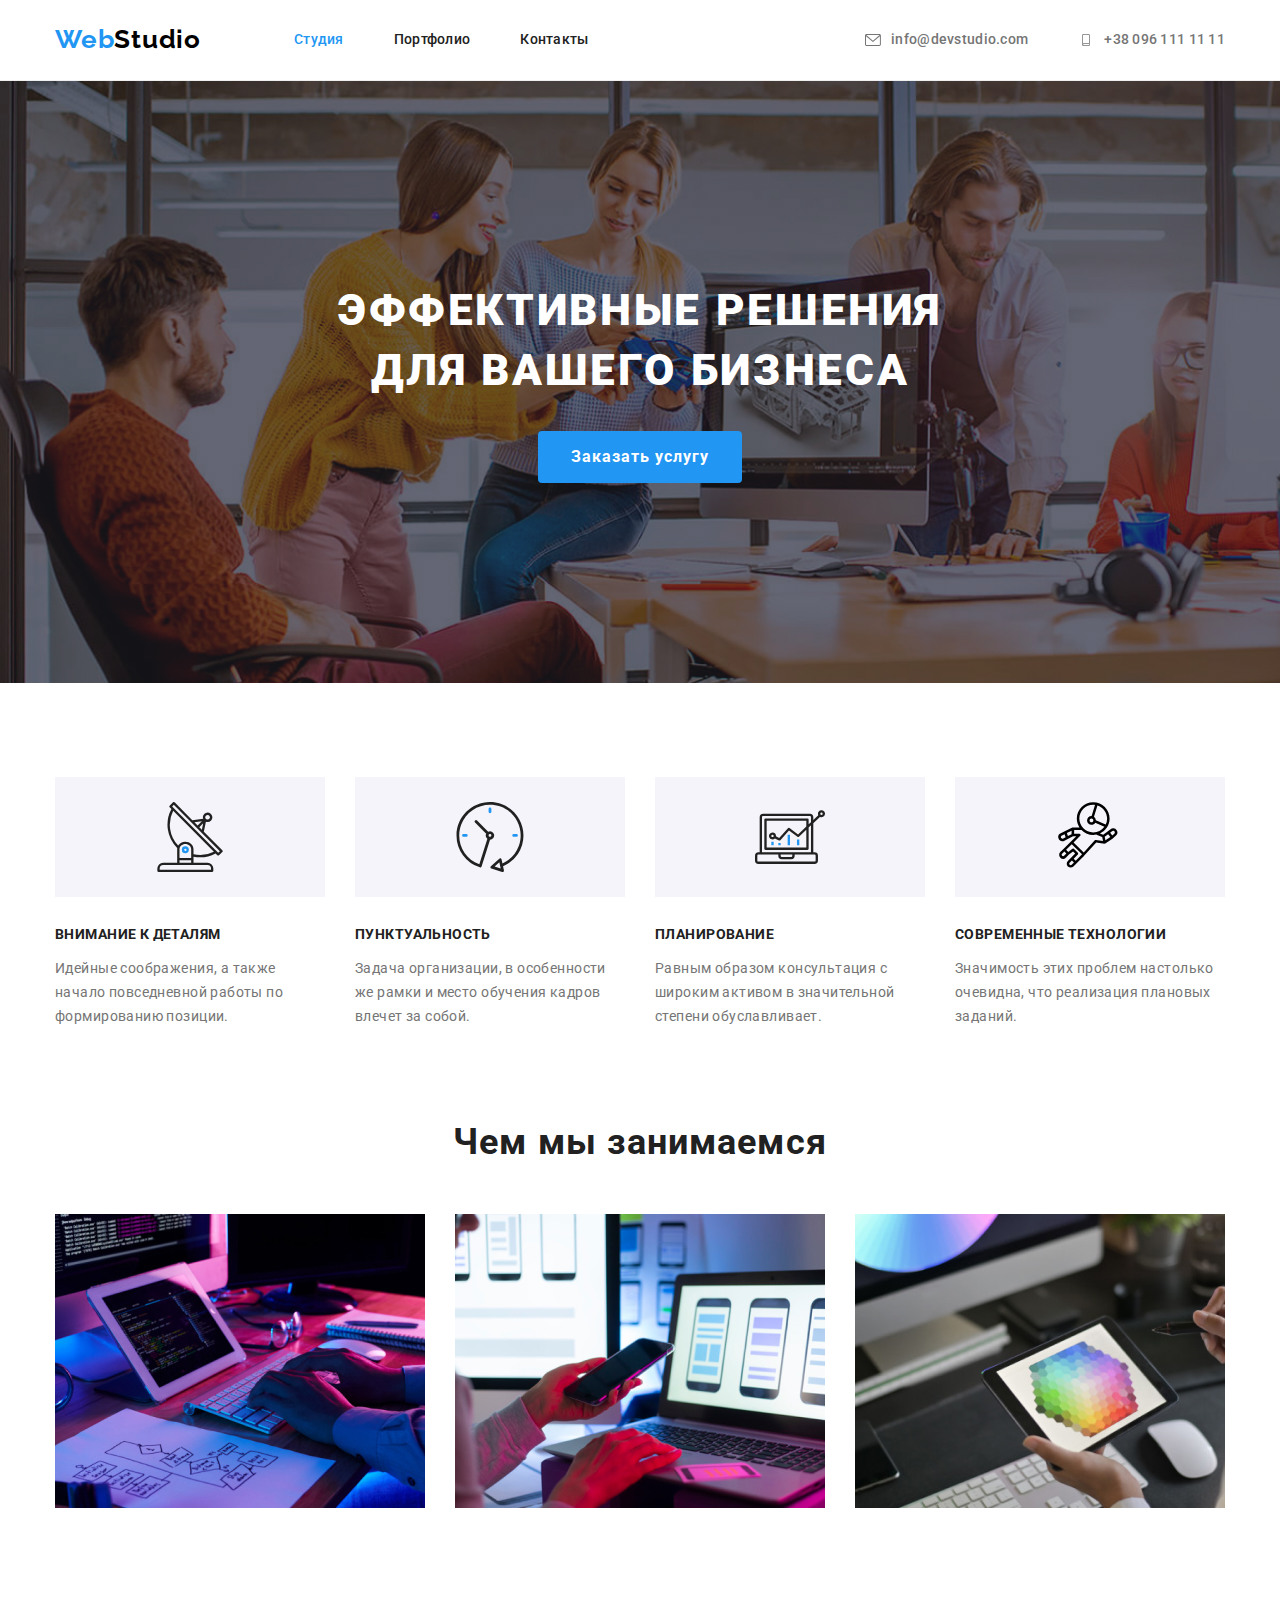
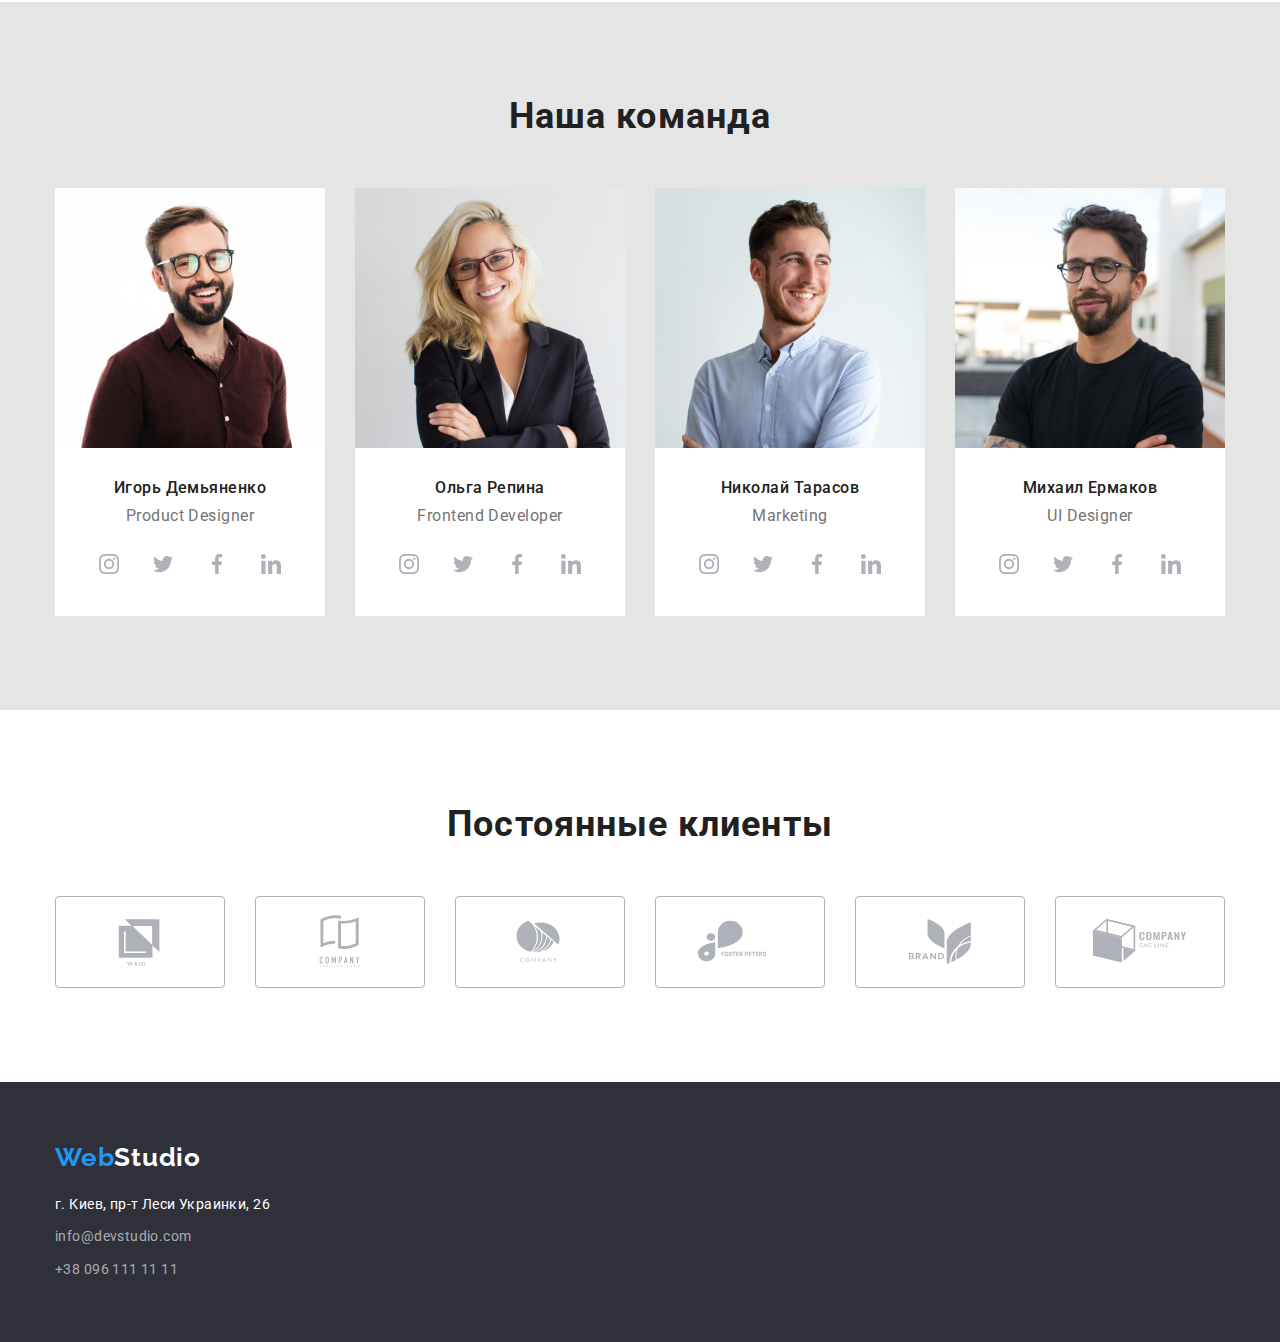
==== commit ecf80c10: "2" ====
--- a/index.html
+++ b/index.html
@@ -343,14 +343,50 @@
 
     <section class="section-clients">
       <div class="container">
-        <h2 class="section-title">Постоянные клиенты</h2>
-        <ul class="clients-list">
-          <li></li>
-          <li></li>
-          <li></li>
-          <li></li>
-          <li></li>
-          <li></li>
+        <h2 class="section-title list">Постоянные клиенты</h2>
+        <ul class="clients-list list">
+          <li class="clients-list-item">
+            <a href="" class="clients-list-item-link link">
+              <svg class="clients-list-item-icon" width="106" height="60">
+                <use href="./images/icons.svg#icon-Logo-3"></use>
+              </svg>
+            </a>
+          </li>
+          <li class="clients-list-item">
+            <a href="" class="clients-list-item-link link">
+              <svg class="clients-list-item-icon" width="106" height="60">
+                <use href="./images/icons.svg#icon-Logo-4"></use>
+              </svg>
+            </a>
+          </li>
+          <li class="clients-list-item">
+            <a href="" class="clients-list-item-link link">
+              <svg class="clients-list-item-icon" width="106" height="60"">
+                <use href="./images/icons.svg#icon-Logo-5"></use>
+              </svg>
+            </a>
+          </li>
+          <li class="clients-list-item">
+            <a href="" class="clients-list-item-link link">
+              <svg class="clients-list-item-icon" width="106" height="60">
+                <use href="./images/icons.svg#icon-Logo"></use>
+              </svg>
+            </a>
+          </li>
+          <li class="clients-list-item">
+            <a href="" class="clients-list-item-link link">
+              <svg class="clients-list-item-icon" width="106" height="60">
+                <use href="./images/icons.svg#icon-Logo-1"></use>
+              </svg>
+            </a>
+          </li>
+          <li class="clients-list-item">
+            <a href="" class="clients-list-item-link link">
+              <svg class="clients-list-item-icon" width="106" height="60">
+                <use href="./images/icons.svg#icon-Logo-2"></use>
+              </svg>
+            </a>
+          </li>
         </ul>
       </div>
     </section>
--- a/css/style.css
+++ b/css/style.css
@@ -344,9 +344,42 @@
   fill: #ffffff;
 }
 .section-clients {
+  display: flex;
   padding-top: 94px;
-  padding-top: 94px;
-}
+  padding-bottom: 94px;
+}
+.clients-list {
+  display: flex;
+  justify-content: center;
+  gap: 30px;
+  list-style: none;
+}
+.clients-list-item {
+  width: 170px;
+  height: 92px;
+}
+.clients-list-item-link {
+  display: flex;
+  width: 100%;
+  height: 100%;
+  border: 1px solid #afb1b8;
+  border-radius: 4px;
+  align-items: center;
+  justify-content: center;
+}
+.clients-list-item-icon {
+  fill: #afb1b8;
+}
+.clients-list-item-link:hover,
+.clients-list-item-link:focus {
+  border-color: #2196f3;
+}
+.clients-list-item-link:hover .clients-list-item-icon,
+.clients-list-item-link:focus .clients-list-item-icon {
+  border-color: #2196f3;
+  fill: #2196f3;
+}
+
 .footer {
   padding: 60px 0;
   background-color: #2f303a;
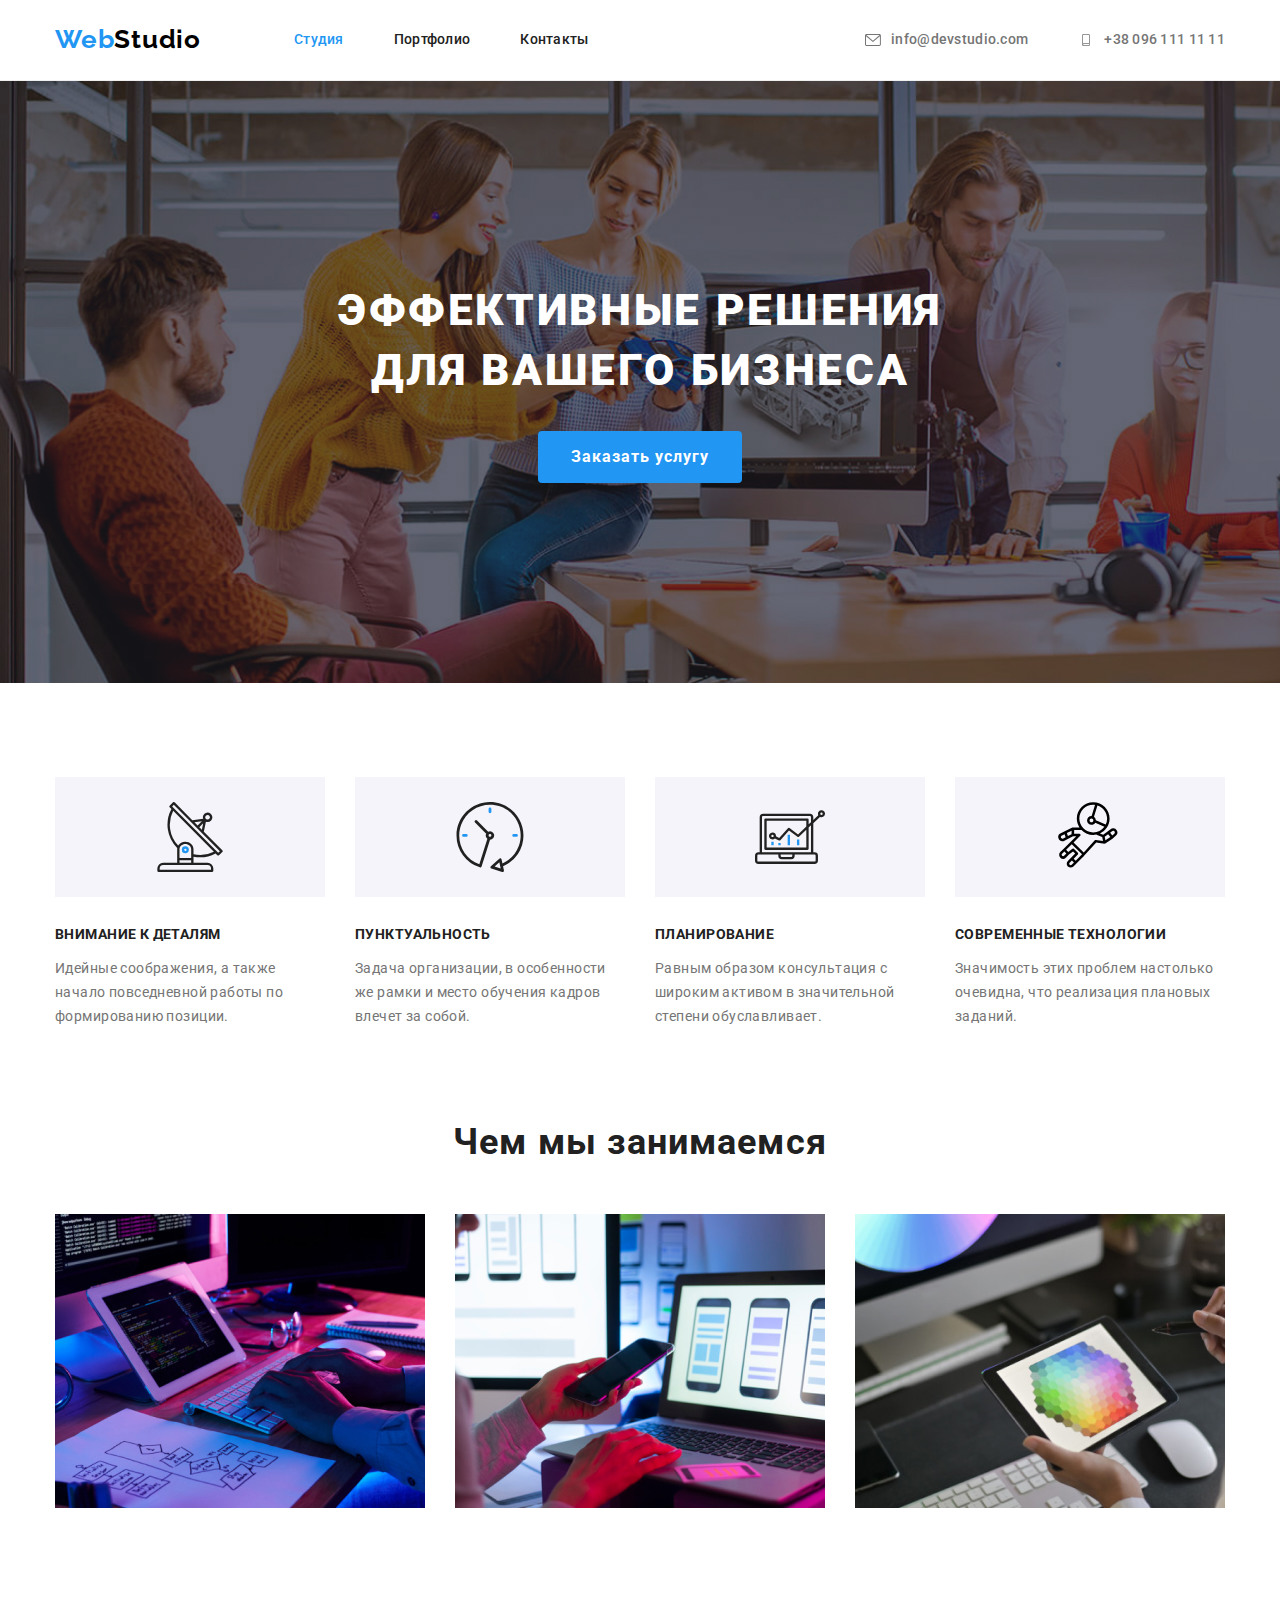
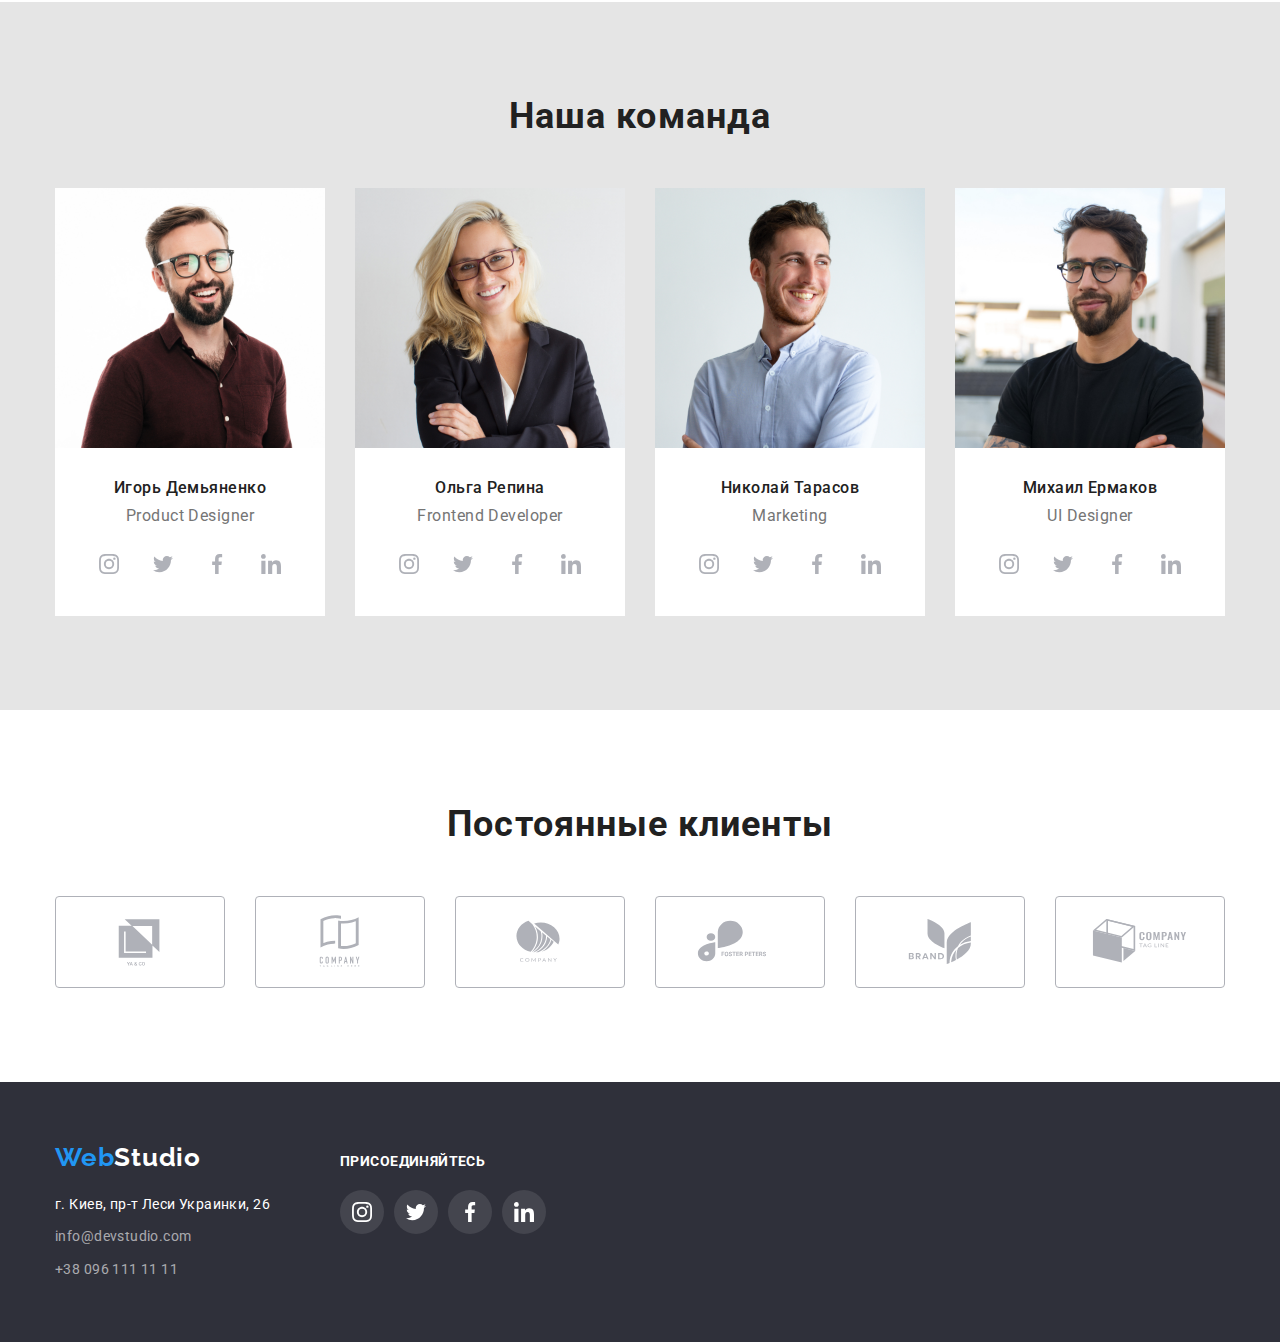
==== commit 660ab138: "3" ====
--- a/index.html
+++ b/index.html
@@ -390,9 +390,11 @@
         </ul>
       </div>
     </section>
-    <footer class="footer">
-      <div class="container">
+    <footer class="section-footer">
+      <div class="container footer-container">
+        <div class="footer-base">
         <a class="logo-footer link" href="/"> <span>Web</span>Studio </a>
+        <address class="adress">
         <ul class="footer-contacts link list">
           <li class="footer-adress">г. Киев, пр-т Леси Украинки, 26</li>
           <li class="footer-info">
@@ -402,10 +404,38 @@
           </li>
           <li class="footer-info">
             <a class="contacts-item-text link" href="tel:+380961111111"
-              >+38 096 111 11 11</a
-            >
+              >+38 096 111 11 11</a>
           </li>
         </ul>
+        </address>
+        </div>
+        <div class="footer-soc">
+          <h2 class="footer-soc-title">Присоединяйтесь</h2>
+            <ul class="footer-soc-list list">
+              <li class="footer-soc-item">
+                <a href="" class="footer-soc-link link">
+<svg class="footer-soc-icon" width="20" height="20">
+  <use href="./images/icons.svg#icon-instagram-2"></use>
+</svg>
+                </a>
+              </li>
+              <li class="footer-soc-item"><a href="" class="footer-soc-link link">
+                <svg class="footer-soc-icon" width="20" height="20">
+  <use href="./images/icons.svg#icon-twitter-1"></use>
+</svg>
+              </a></li>
+              <li class="footer-soc-item"><a href="" class="footer-soc-link link">
+                <svg class="footer-soc-icon" width="20" height="20">
+  <use href="./images/icons.svg#icon-facebook-1"></use>
+</svg>
+              </a></li>
+              <li class="footer-soc-item"><a href="" class="footer-soc-link link">
+                <svg class="footer-soc-icon" width="20" height="20">
+  <use href="./images/icons.svg#icon-linkedin-1"></use>
+</svg>
+              </a></li>
+            </ul>
+        </div> 
       </div>
     </footer>
   </body>
--- a/css/style.css
+++ b/css/style.css
@@ -50,6 +50,9 @@
   clip: rect(0 0 0 0);
   clip-path: inset(50%);
   margin: -1px;
+}
+.adress {
+  font-style: normal;
 }
 /**/
 .logo:hover,
@@ -380,9 +383,13 @@
   fill: #2196f3;
 }
 
-.footer {
+.section-footer {
   padding: 60px 0;
   background-color: #2f303a;
+}
+.footer-container {
+  display: flex;
+  align-items: baseline;
 }
 .logo-footer {
   display: flex;
@@ -442,7 +449,51 @@
 .footer-contacts :focus {
   color: var(--accent-color);
 }
-
+.footer-soc-title {
+  font-weight: 700;
+  font-size: 14px;
+  line-height: 1.14;
+  letter-spacing: 0.03em;
+  text-transform: uppercase;
+  justify-content: center;
+  margin-top: 0;
+  margin-bottom: 0;
+  color: var(--background-color);
+}
+.footer-soc {
+  margin-left: 70px;
+  width: 206px;
+  height: 80px;
+}
+
+.footer-soc-list {
+  display: flex;
+  justify-content: center;
+  align-items: center;
+  gap: 10px;
+  list-style: none;
+  margin-top: 20px;
+}
+.footer-soc-link {
+  display: flex;
+  align-items: center;
+  justify-content: center;
+  border-radius: 50%;
+  width: 44px;
+  height: 44px;
+  background-color: rgba(255, 255, 255, 0.1);
+}
+.footer-soc-icon {
+  fill: var(--background-color);
+}
+.footer-soc-link:hover,
+.footer-soc-link:focus {
+  background-color: var(--primary-bg-color);
+}
+.footer-soc-link:hover .footer-soc-icon,
+.footer-soc-link:focus .footer-soc-icon {
+  fill: var(--background-color);
+}
 /* Страница Портфолио*/
 .section-portfolio {
   padding-top: 96px;
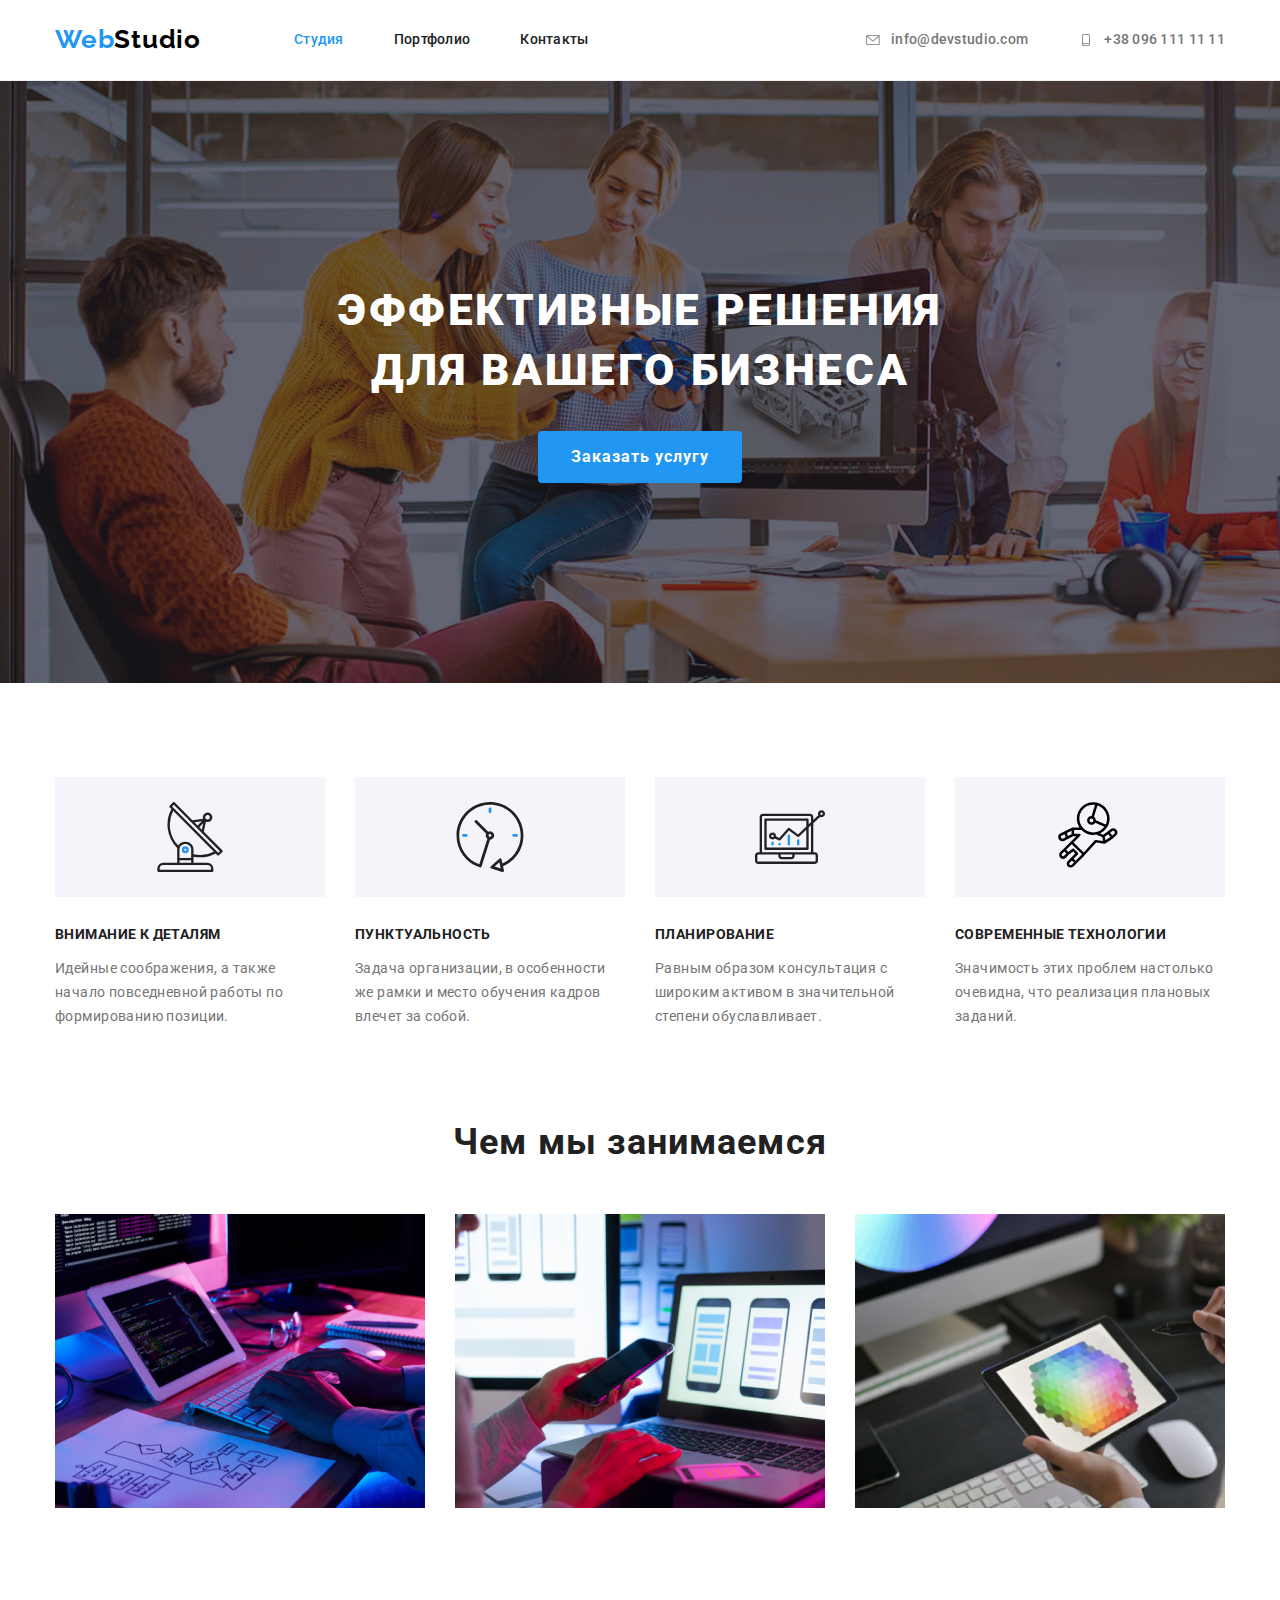
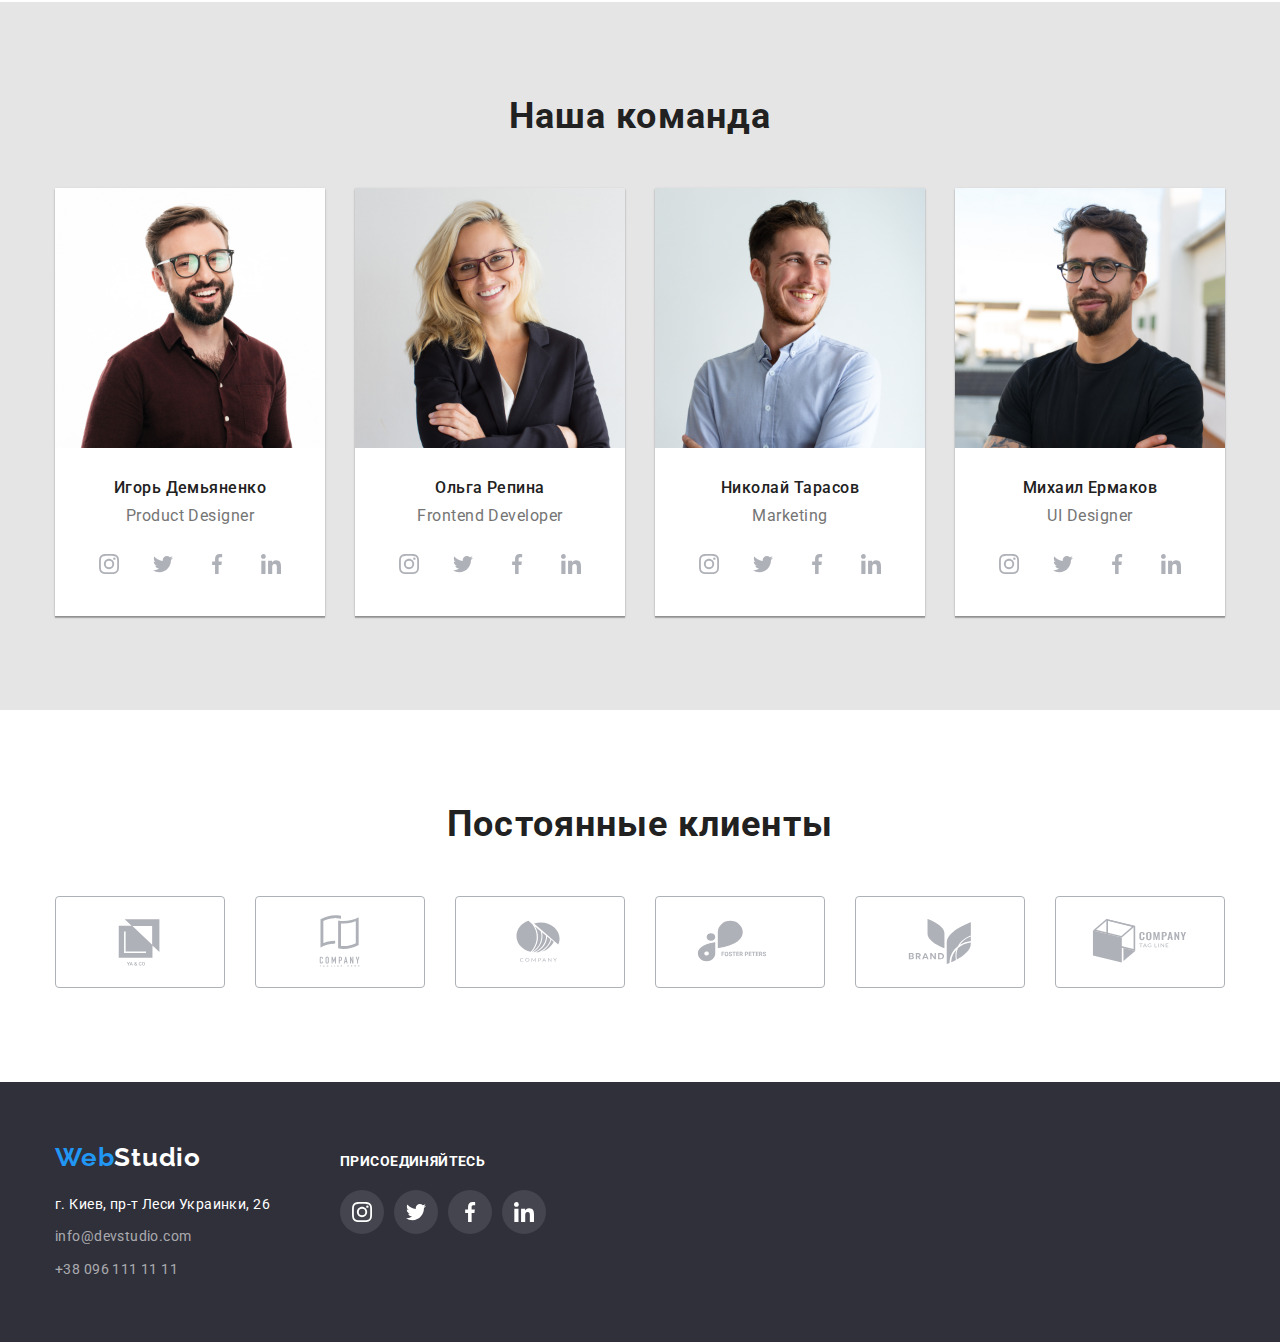
==== commit 386da84d: "3" ====
--- a/index.html
+++ b/index.html
@@ -40,15 +40,15 @@
         </nav>
         <ul class="contacts list">
           <li class="item">
-            <a class="contacts-item link" href="mailto:info@devstudio.com">
-              <svg class="header-icons" width="16" height="12">
+            <a class="contacts-link link" href="mailto:info@devstudio.com">
+              <svg class="header-icons" width="16" height="10">
                 <use href="./images/icons.svg#icon-envelope"></use>
               </svg>
               info@devstudio.com
             </a>
           </li>
           <li class="item">
-            <a class="contacts-item link" href="tel:+380961111111">
+            <a class="contacts-link link" href="tel:+380961111111">
               <svg class="header-icons" width="16" height="12">
                 <use href="./images/icons.svg#icon-smartphone"></use>
               </svg>
--- a/css/style.css
+++ b/css/style.css
@@ -125,7 +125,7 @@
   margin-left: auto;
 }
 
-.contacts list link {
+.contacts link {
   font-family: "Roboto";
   font-style: normal;
   font-weight: 500;
@@ -143,10 +143,11 @@
 }
 .header-icons {
   margin-right: 10px;
-  fill: #757575;
-}
-.contacts-item {
-  display: flex;
+  fill: currentColor;
+}
+.contacts-link {
+  display: flex;
+  margin-bottom: 0;
   align-items: center;
   justify-content: center;
   font-family: "Roboto";
@@ -160,11 +161,12 @@
 .contacts .item + .item {
   margin-left: 50px;
 }
-.contacts-item :hover {
+.header-icons:hover,
+.header-icons:focus {
   fill: var(--accent-color);
 }
-.contacts .item :hover,
-.contacts .item :focus {
+.contacts-link:hover,
+.contacts-link:focus {
   color: var(--accent-color);
 }
 
@@ -306,6 +308,9 @@
 }
 .team-people {
   background-color: var(--background-color);
+
+  box-shadow: 0px 1px 3px rgba(0, 0, 0, 0.12), 0px 1px 1px rgba(0, 0, 0, 0.14),
+    0px 2px 1px rgba(0, 0, 0, 0.2);
 }
 .team-text {
   padding: 30px 0;
@@ -318,8 +323,7 @@
   margin-bottom: 16px;
   margin-top: 10px;
 }
-.team-soc-item {
-}
+
 .team-soc {
   display: flex;
   justify-content: center;
@@ -512,6 +516,8 @@
 .filter-btn :focus {
   background-color: var(--accent-color);
   color: var(--background-color);
+  box-shadow: 0px 3px 1px rgba(0, 0, 0, 0.1), 0px 1px 2px rgba(0, 0, 0, 0.08),
+    0px 2px 2px rgba(0, 0, 0, 0.12);
 }
 .examples-next {
   display: flex;
@@ -563,3 +569,10 @@
   color: var(--title-text-color);
   cursor: pointer;
 }
+.portfolio-item-link {
+  display: block;
+}
+.portfolio-item-link:hover {
+  box-shadow: 0px 1px 1px rgba(0, 0, 0, 0.12), 0px 4px 4px rgba(0, 0, 0, 0.06),
+    1px 4px 6px rgba(0, 0, 0, 0.16);
+}
